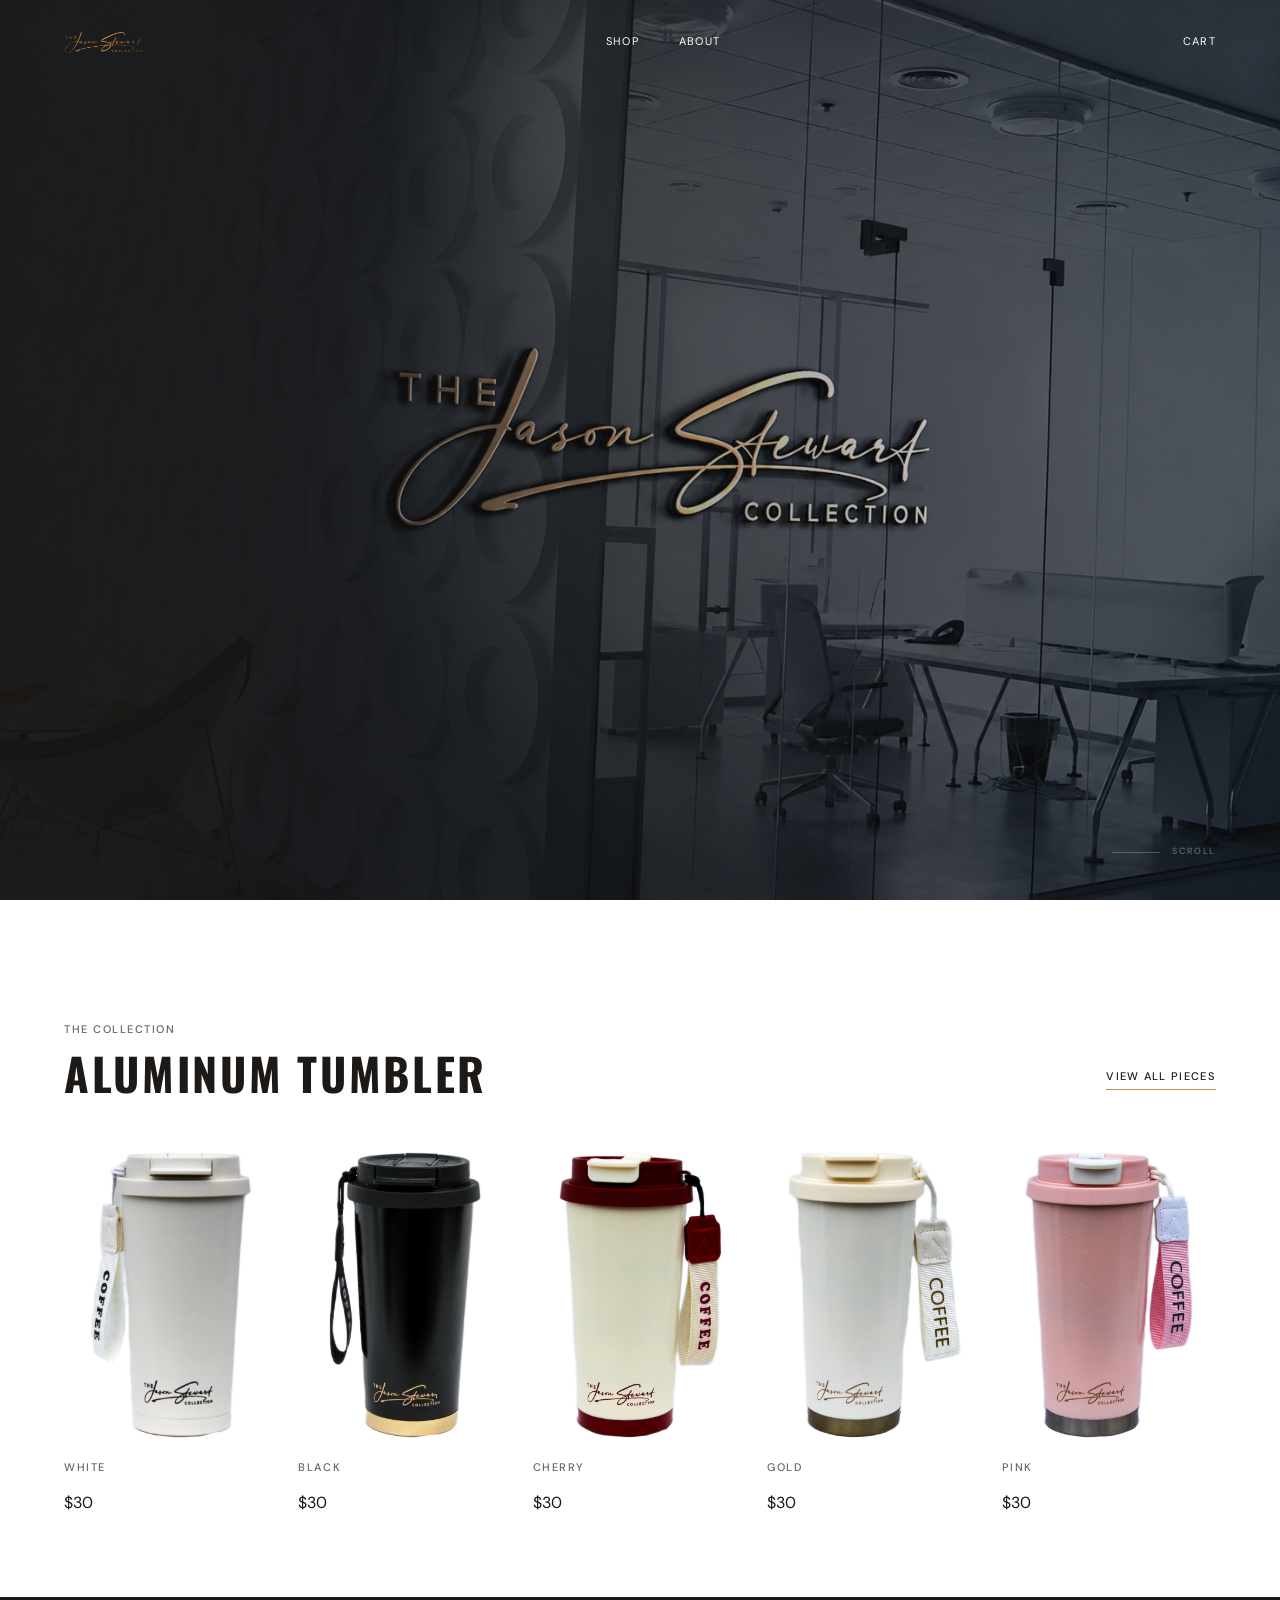
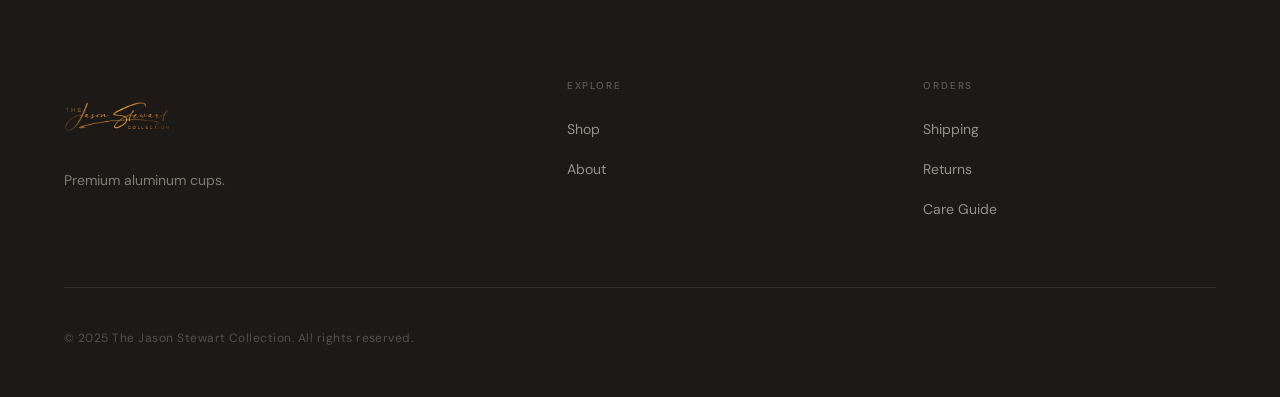
==== index.html @ 4ebde00d "Wire per-color Stripe Payment Links to cart checkout Each color now routes to its own Stripe link. F" ====
<!DOCTYPE html>
<html lang="en">
<head>
  <meta charset="UTF-8" />
  <meta name="viewport" content="width=device-width, initial-scale=1.0" />
  <title>The Jason Stewart Collection</title>
  <meta name="description" content="The Jason Stewart Collection — premium aluminum cups with a drinking straw. Available in five colors." />
  <link rel="preconnect" href="https://fonts.googleapis.com" />
  <link rel="preconnect" href="https://fonts.gstatic.com" crossorigin />
  <link rel="stylesheet" href="styles.css" />
  <style>
    /* ── Hero ──────────────────────────────────────────────── */
    .hero {
      position: relative;
      min-height: 100svh;
      display: flex;
      align-items: flex-end;
      color: var(--ivory);
      overflow: hidden;
    }
    .hero-bg {
      position: absolute;
      inset: 0;
      z-index: 0;
    }
    .hero-bg img {
      width: 100%; height: 100%;
      object-fit: cover;
      object-position: center center;
    }
    .hero-bg::after {
      content: '';
      position: absolute;
      inset: 0;
      background: linear-gradient(
        to right,
        rgba(28,25,23,0.72) 0%,
        rgba(28,25,23,0.35) 60%,
        rgba(28,25,23,0.10) 100%
      );
    }
    .hero-text {
      position: relative;
      z-index: 1;
      display: flex;
      flex-direction: column;
      justify-content: flex-end;
      padding: 96px 72px;
      padding-top: calc(var(--nav-h) + 80px);
      max-width: 640px;
    }
    .hero-headline {
      font-family: var(--f-display);
      font-size: clamp(3.5rem, 6vw, 5.75rem);
      font-weight: 700;
      line-height: 0.95;
      letter-spacing: 0.06em;
      text-transform: uppercase;
      color: var(--ivory);
      margin: 24px 0 52px;
    }
    .hero-scroll-hint {
      position: absolute;
      bottom: 40px;
      right: 64px;
      z-index: 1;
      display: flex;
      align-items: center;
      gap: 12px;
      color: rgba(247,243,236,0.35);
    }
    .hero-scroll-line {
      width: 48px;
      height: 1px;
      background: rgba(247,243,236,0.25);
    }
    .hero-scroll-text {
      font-size: 0.5625rem;
      font-weight: 500;
      letter-spacing: 0.18em;
      text-transform: uppercase;
    }

    /* ── Five-column product grid ──────────────────────────── */
    .products-five {
      display: grid;
      grid-template-columns: repeat(5, 1fr);
      gap: 20px;
    }
    @media (max-width: 768px) {
      .products-five { grid-template-columns: repeat(2, 1fr); gap: 24px 16px; }
    }

    /* ── Collection strip ──────────────────────────────────── */
    .section-header {
      display: flex;
      align-items: flex-end;
      justify-content: space-between;
      margin-bottom: 56px;
    }
    .section-headline {
      font-family: var(--f-display);
      font-size: clamp(2rem, 3.5vw, 3rem);
      font-weight: 700;
      letter-spacing: 0.06em;
      text-transform: uppercase;
      line-height: 1.0;
      color: var(--charcoal);
      margin-top: 12px;
    }

    /* ── Story split ───────────────────────────────────────── */
    .story-split {
      display: grid;
      grid-template-columns: 56fr 44fr;
      min-height: 640px;
    }
    .story-image {
      overflow: hidden;
      background: var(--stone);
    }
    .story-image img {
      width: 100%; height: 100%;
      object-fit: cover;
      transition: transform 1.2s var(--ease-out);
    }
    .story-image:hover img { transform: scale(1.03); }
    .story-text {
      display: flex;
      flex-direction: column;
      justify-content: center;
      padding: 80px 72px;
      background: var(--ivory-warm);
    }
    .story-pull {
      font-family: var(--f-display);
      font-size: clamp(1.75rem, 2.8vw, 2.5rem);
      font-weight: 600;
      letter-spacing: 0.05em;
      text-transform: uppercase;
      line-height: 1.1;
      color: var(--charcoal);
      margin: 16px 0 28px;
    }

    /* ── Craft (dark) ──────────────────────────────────────── */
    .craft-headline {
      font-family: var(--f-display);
      font-size: clamp(2.5rem, 5vw, 4.75rem);
      font-weight: 700;
      letter-spacing: 0.06em;
      text-transform: uppercase;
      line-height: 0.95;
      color: var(--ivory);
      max-width: 820px;
      margin: 16px 0 72px;
    }
    .craft-steps {
      display: grid;
      grid-template-columns: repeat(3, 1fr);
      gap: 0;
      border-top: 1px solid rgba(213,206,197,0.15);
    }
    .craft-step {
      padding: 48px 0 0;
      border-right: 1px solid rgba(213,206,197,0.1);
      padding-right: 40px;
      margin-right: 40px;
    }
    .craft-step:last-child { border-right: none; padding-right: 0; margin-right: 0; }
    .craft-step-num {
      font-family: var(--f-display);
      font-size: 2.5rem;
      font-weight: 300;
      color: rgba(247,243,236,0.15);
      line-height: 1;
      margin-bottom: 16px;
    }
    .craft-step-title {
      font-family: var(--f-display);
      font-size: 1.125rem;
      font-weight: 600;
      letter-spacing: 0.07em;
      text-transform: uppercase;
      color: var(--ivory);
      margin-bottom: 12px;
    }
    .craft-step-body {
      font-size: 0.9rem;
      color: rgba(247,243,236,0.5);
      line-height: 1.75;
    }

    /* ── Mobile overrides ──────────────────────────────────── */
    @media (max-width: 900px) {
      .hero-text { padding: 56px 24px 80px; }
      .hero-scroll-hint { display: none; }
      .section-header { flex-direction: column; align-items: flex-start; gap: 20px; }
    }
    @media (max-width: 640px) {
      .hero { min-height: 55svh; }
    }
  </style>
</head>
<body>

  <!-- ─── Cart Drawer ──────────────────────────────────────── -->
  <div class="cart-overlay" id="cart-overlay" aria-hidden="true">
    <aside class="cart-drawer" id="cart-drawer" role="dialog" aria-label="Shopping cart" aria-modal="true">
      <div class="cart-header">
        <h2 class="cart-title f-display">Your Cart</h2>
        <button class="cart-close" id="cart-close" aria-label="Close cart">
          <svg width="20" height="20" viewBox="0 0 24 24" fill="none" stroke="currentColor" stroke-width="1.5" stroke-linecap="round">
            <path d="M18 6L6 18M6 6l12 12"/>
          </svg>
        </button>
      </div>
      <div class="cart-body" id="cart-body">
        <div class="cart-empty">
          <p class="cart-empty-text">Your cart is empty.</p>
          <a href="shop.html" class="btn btn-text">Explore the Collection</a>
        </div>
      </div>
      <div class="cart-footer">
        <div class="cart-subtotal">
          <span class="cart-subtotal-label">Subtotal</span>
          <span class="cart-subtotal-amount f-display" id="cart-total">—</span>
        </div>
        <p class="cart-note">Complimentary shipping on all orders. Gift packaging available at checkout.</p>
        <a href="shop.html" id="checkout-link" class="btn btn-fill" style="width:100%; justify-content:center; text-decoration:none;">Proceed to Checkout</a>
      </div>
    </aside>
  </div>

  <!-- ─── Navigation ──────────────────────────────────────── -->
  <nav class="site-nav is-dark" id="site-nav" aria-label="Main navigation">
    <a href="index.html" class="nav-logo" aria-label="The Jason Stewart Collection — Home">
      <img src="black-cropped.png" alt="The Jason Stewart Collection" style="height:54px; width:auto; display:block;" />
    </a>
    <ul class="nav-links" role="list">
      <li><a href="shop.html"  class="nav-link">Shop</a></li>
      <li><a href="about.html" class="nav-link">About</a></li>
    </ul>
    <div class="nav-actions">
      <div class="nav-cart-wrap">
        <a href="#" class="nav-link" id="cart-toggle" aria-label="Open cart">Cart</a>
        <span class="cart-badge" id="cart-badge" style="display:none;" aria-live="polite">0</span>
      </div>
    </div>
  </nav>

  <!-- ─── Hero ─────────────────────────────────────────────── -->
  <section class="hero" aria-label="Hero">
    <div class="hero-bg" aria-hidden="true">
      <img
        src="backsplash-upscaled.png"
        alt=""
        width="1920" height="1080"
        fetchpriority="high"
      />
    </div>
    <div class="hero-scroll-hint" aria-hidden="true">
      <span class="hero-scroll-line"></span>
      <span class="hero-scroll-text">Scroll</span>
    </div>
  </section>

  <!-- ─── Featured Collection ──────────────────────────────── -->
  <section class="section" aria-labelledby="collection-heading" style="padding-bottom:80px;">
    <div class="section-header reveal">
      <div>
        <p class="label-caps">The Collection</p>
        <h2 class="section-headline" id="collection-heading">Aluminum Tumbler</h2>
      </div>
      <div style="margin-bottom:6px;">
        <a href="shop.html" class="btn btn-text">View all pieces</a>
      </div>
    </div>

    <div class="products-five">

      <a href="product.html?color=white" class="product-card reveal" aria-label="Aluminum Tumbler — White">
        <div class="card-image">
          <img src="cup-white.png" alt="Aluminum Tumbler in White" width="480" height="640" loading="lazy" />
        </div>
        <div class="card-info">
          <p class="card-label label-caps">White</p>
          <p class="card-price">$30</p>
        </div>
      </a>

      <a href="product.html?color=black" class="product-card reveal reveal-delay-1" aria-label="Aluminum Tumbler — Black">
        <div class="card-image">
          <img src="cup-black.png" alt="Aluminum Tumbler in Black" width="480" height="640" loading="lazy" />
        </div>
        <div class="card-info">
          <p class="card-label label-caps">Black</p>
          <p class="card-price">$30</p>
        </div>
      </a>

      <a href="product.html?color=cherry" class="product-card reveal reveal-delay-2" aria-label="Aluminum Tumbler — Cherry">
        <div class="card-image">
          <img src="cup-cherry.png" alt="Aluminum Tumbler in Cherry" width="480" height="640" loading="lazy" />
        </div>
        <div class="card-info">
          <p class="card-label label-caps">Cherry</p>
          <p class="card-price">$30</p>
        </div>
      </a>

      <a href="product.html?color=gold" class="product-card reveal" aria-label="Aluminum Tumbler — Gold">
        <div class="card-image">
          <img src="cup-gold.png" alt="Aluminum Tumbler in Gold" width="480" height="640" loading="lazy" />
        </div>
        <div class="card-info">
          <p class="card-label label-caps">Gold</p>
          <p class="card-price">$30</p>
        </div>
      </a>

      <a href="product.html?color=pink" class="product-card reveal reveal-delay-1" aria-label="Aluminum Tumbler — Pink">
        <div class="card-image">
          <img src="cup-pink.png" alt="Aluminum Tumbler in Pink" width="480" height="640" loading="lazy" />
        </div>
        <div class="card-info">
          <p class="card-label label-caps">Pink</p>
          <p class="card-price">$30</p>
        </div>
      </a>

    </div>
  </section>

  <!-- ─── Footer ───────────────────────────────────────────── -->
  <footer class="site-footer" aria-label="Site footer">
    <div class="footer-grid" style="grid-template-columns:1.5fr 1fr 1fr;">
      <div>
        <img src="black-cropped.png" alt="The Jason Stewart Collection" style="height:72px; width:auto; display:block; margin-bottom:12px;" />
        <p class="footer-tagline">Premium aluminum cups.</p>
      </div>
      <div>
        <span class="footer-col-title">Explore</span>
        <ul class="footer-links">
          <li><a href="shop.html"  class="footer-link">Shop</a></li>
          <li><a href="about.html" class="footer-link">About</a></li>
        </ul>
      </div>
      <div>
        <span class="footer-col-title">Orders</span>
        <ul class="footer-links">
          <li><a href="shipping.html" class="footer-link">Shipping</a></li>
          <li><a href="returns.html"  class="footer-link">Returns</a></li>
          <li><a href="care-guide.html" class="footer-link">Care Guide</a></li>
        </ul>
      </div>
    </div>
    <div class="footer-bottom">
      <p class="footer-copy">&copy; 2025 The Jason Stewart Collection. All rights reserved.</p>
    </div>
  </footer>

  <script src="script.js"></script>
</body>
</html>
---- styles.css ----
/* ============================================================
   The Jason Stewart Collection — Shared Styles
   ============================================================ */

@import url('https://fonts.googleapis.com/css2?family=Oswald:wght@400;500;600;700&family=DM+Sans:opsz,wght@9..40,300;9..40,400;9..40,500&display=swap');

/* ─── Reset ─────────────────────────────────────────────────── */
*, *::before, *::after { box-sizing: border-box; margin: 0; padding: 0; }
img, video { display: block; max-width: 100%; }
button { cursor: pointer; border: none; background: none; font: inherit; }
a { color: inherit; text-decoration: none; }
ul, ol { list-style: none; }

/* ─── Tokens ─────────────────────────────────────────────────── */
:root {
  --charcoal:        #1C1917;
  --charcoal-mid:    #3D3732;
  --charcoal-muted:  #6B6460;
  --ivory:           #FFFFFF;
  --ivory-warm:      #F5F5F5;
  --stone:           #E0E0E0;
  --stone-dark:      #C8C8C8;
  --champagne:       #B8974A;
  --champagne-light: #D4B87A;

  --f-display: 'Oswald', sans-serif;
  --f-sans:    'DM Sans', system-ui, sans-serif;

  --ease:     cubic-bezier(0.4, 0, 0.2, 1);
  --ease-out: cubic-bezier(0.16, 1, 0.3, 1);

  --nav-h: 80px;
}

/* ─── Base ───────────────────────────────────────────────────── */
html { scroll-behavior: smooth; }
body {
  font-family: var(--f-sans);
  font-size: 16px;
  line-height: 1.75;
  color: var(--charcoal);
  background: var(--ivory);
  -webkit-font-smoothing: antialiased;
  -moz-osx-font-smoothing: grayscale;
  overflow-x: hidden;
}

/* ─── Typography ─────────────────────────────────────────────── */
.f-display { font-family: var(--f-display); }

.label-caps {
  font-size: 0.6875rem;
  font-weight: 500;
  letter-spacing: 0.14em;
  text-transform: uppercase;
  color: var(--charcoal-muted);
}
.label-accent {
  font-size: 0.6875rem;
  font-weight: 500;
  letter-spacing: 0.14em;
  text-transform: uppercase;
  color: var(--champagne);
}

/* ─── Navigation ─────────────────────────────────────────────── */
.site-nav {
  position: fixed;
  top: 0; left: 0; right: 0;
  height: var(--nav-h);
  z-index: 90;
  display: flex;
  align-items: center;
  justify-content: space-between;
  padding: 0 64px;
  transition: background-color 500ms var(--ease),
              border-color 500ms var(--ease);
  border-bottom: 1px solid transparent;
}
.site-nav.is-ivory {
  background: var(--ivory);
  border-color: var(--stone);
}
.site-nav.is-dark { color: var(--ivory); }
.site-nav.is-dark .nav-logo-sub { color: rgba(247,243,236,0.4); }

.nav-logo {
  display: flex;
  flex-direction: column;
  line-height: 1;
}
.nav-logo-name {
  font-family: var(--f-display);
  font-size: 1rem;
  font-weight: 400;
  letter-spacing: 0.1em;
  text-transform: uppercase;
}
.nav-logo-sub {
  font-size: 0.5625rem;
  font-weight: 500;
  letter-spacing: 0.2em;
  text-transform: uppercase;
  color: var(--charcoal-muted);
  margin-top: 4px;
}

.nav-links {
  display: flex;
  gap: 40px;
}
.nav-link {
  font-size: 0.6875rem;
  font-weight: 400;
  letter-spacing: 0.12em;
  text-transform: uppercase;
  border-bottom: 1px solid transparent;
  padding-bottom: 2px;
  transition: border-color 300ms var(--ease), opacity 300ms var(--ease);
}
.nav-link:hover { border-color: var(--champagne); }
.nav-link.active { border-color: var(--champagne); }
.nav-link:focus-visible {
  outline: 2px solid var(--champagne);
  outline-offset: 4px;
  border-radius: 1px;
}

.nav-actions { display: flex; gap: 28px; align-items: center; }
.nav-logo img { display: block; }
.nav-cart-wrap { position: relative; }
.cart-badge {
  position: absolute;
  top: -7px; right: -14px;
  width: 15px; height: 15px;
  background: var(--champagne);
  color: var(--ivory);
  font-size: 0.5rem;
  font-weight: 500;
  border-radius: 50%;
  display: flex;
  align-items: center;
  justify-content: center;
  letter-spacing: 0;
}

/* ─── Buttons ────────────────────────────────────────────────── */
.btn {
  display: inline-flex;
  align-items: center;
  gap: 8px;
  font-family: var(--f-sans);
  font-size: 0.6875rem;
  font-weight: 500;
  letter-spacing: 0.14em;
  text-transform: uppercase;
  cursor: pointer;
  transition: background-color 400ms var(--ease),
              color 400ms var(--ease),
              opacity 400ms var(--ease),
              border-color 400ms var(--ease);
}
.btn:focus-visible {
  outline: 2px solid var(--champagne);
  outline-offset: 3px;
  border-radius: 1px;
}

.btn-fill {
  background: var(--charcoal);
  color: var(--ivory);
  padding: 15px 36px;
  border: 1px solid var(--charcoal);
}
.btn-fill:hover { background: var(--charcoal-mid); border-color: var(--charcoal-mid); }
.btn-fill:active { opacity: 0.75; }

.btn-outline {
  background: transparent;
  color: var(--charcoal);
  padding: 14px 35px;
  border: 1px solid var(--charcoal);
}
.btn-outline:hover { background: var(--charcoal); color: var(--ivory); }

.btn-outline-light {
  color: var(--ivory);
  border-color: rgba(247,243,236,0.45);
}
.btn-outline-light:hover {
  background: var(--ivory);
  color: var(--charcoal);
  border-color: var(--ivory);
}

.btn-text {
  background: transparent;
  color: var(--charcoal);
  padding: 0 0 3px;
  border: none;
  border-bottom: 1px solid var(--champagne);
  border-radius: 0;
  letter-spacing: 0.12em;
}
.btn-text:hover { opacity: 0.5; }

.btn-text-light {
  color: var(--ivory);
  border-color: rgba(212,184,122,0.55);
}

/* ─── Rules ──────────────────────────────────────────────────── */
.rule { width: 100%; height: 1px; background: var(--stone); border: none; display: block; }
.rule-champagne { background: var(--champagne); }
.rule-short { width: 48px; }

/* ─── Section Helpers ────────────────────────────────────────── */
.section       { padding: 120px 64px; }
.section-sm    { padding: 80px 64px; }
.section-dark  { background: var(--charcoal); color: var(--ivory); }
.section-warm  { background: var(--ivory-warm); }

/* ─── Product Card ───────────────────────────────────────────── */
.product-card {
  display: block;
  text-decoration: none;
  color: inherit;
}
.card-image {
  position: relative;
  overflow: hidden;
  background: #FFFFFF;
  aspect-ratio: 3 / 4;
}
.card-image img {
  width: 100%; height: 100%;
  object-fit: contain;
  transition: transform 700ms var(--ease-out), opacity 300ms var(--ease);
}
.card-image .card-img-alt {
  position: absolute;
  inset: 0;
  opacity: 0;
  transition: opacity 500ms var(--ease);
}
.card-image .card-img-alt img {
  transition: none;
  transform: none;
}
.product-card:hover .card-image img:first-child { transform: scale(1.04); }
.product-card:hover .card-img-alt { opacity: 1; }
.product-card:focus-visible { outline: 2px solid var(--champagne); outline-offset: 4px; }

.card-info      { padding-top: 20px; }
.card-label     { margin-bottom: 8px; }
.card-name {
  font-family: var(--f-display);
  font-size: 1.125rem;
  font-weight: 600;
  letter-spacing: 0.06em;
  text-transform: uppercase;
  line-height: 1.15;
  color: var(--charcoal);
  margin-bottom: 6px;
}
.card-material { font-size: 0.875rem; color: var(--charcoal-muted); }
.card-price    { font-size: 1rem; font-weight: 400; color: var(--charcoal); margin-top: 12px; }

/* ─── Product Grid ───────────────────────────────────────────── */
.product-grid {
  display: grid;
  grid-template-columns: repeat(3, 1fr);
  gap: 40px 28px;
}

/* ─── Cart Drawer ────────────────────────────────────────────── */
.cart-overlay {
  position: fixed;
  inset: 0;
  background: rgba(28,25,23,0.4);
  z-index: 200;
  opacity: 0;
  pointer-events: none;
  transition: opacity 400ms var(--ease);
}
.cart-overlay.open { opacity: 1; pointer-events: all; }

.cart-drawer {
  position: fixed;
  top: 0; right: 0; bottom: 0;
  width: 420px;
  background: var(--ivory);
  border-left: 1px solid var(--stone);
  z-index: 201;
  transform: translateX(100%);
  transition: transform 450ms var(--ease-out);
  display: flex;
  flex-direction: column;
}
.cart-drawer.open { transform: translateX(0); }

.cart-header {
  display: flex;
  align-items: center;
  justify-content: space-between;
  padding: 32px 40px 24px;
  border-bottom: 1px solid var(--stone);
  flex-shrink: 0;
}
.cart-title {
  font-family: var(--f-display);
  font-size: 1.375rem;
  font-weight: 700;
  letter-spacing: 0.08em;
  text-transform: uppercase;
}
.cart-close {
  display: flex;
  align-items: center;
  justify-content: center;
  color: var(--charcoal-muted);
  transition: color 300ms var(--ease);
  padding: 4px;
}
.cart-close:hover { color: var(--charcoal); }
.cart-close:focus-visible { outline: 2px solid var(--champagne); outline-offset: 3px; border-radius: 1px; }

.cart-body {
  flex: 1;
  overflow-y: auto;
  padding: 32px 40px;
}
.cart-empty { text-align: center; padding: 56px 0; }
.cart-empty-text {
  font-family: var(--f-display);
  font-size: 1.125rem;
  font-weight: 500;
  letter-spacing: 0.06em;
  text-transform: uppercase;
  color: var(--charcoal-muted);
  margin-bottom: 24px;
  line-height: 1.4;
}

.cart-item {
  display: grid;
  grid-template-columns: 76px 1fr;
  gap: 16px;
  padding: 24px 0;
  border-bottom: 1px solid var(--stone);
}
.cart-item-image {
  background: var(--ivory-warm);
  overflow: hidden;
  aspect-ratio: 3 / 4;
}
.cart-item-image img { width: 100%; height: 100%; object-fit: cover; }
.cart-item-details { display: flex; flex-direction: column; justify-content: center; }
.cart-item-name {
  font-family: var(--f-display);
  font-size: 1rem;
  font-weight: 600;
  letter-spacing: 0.05em;
  text-transform: uppercase;
  color: var(--charcoal);
  line-height: 1.2;
  margin-bottom: 4px;
}
.cart-item-meta { font-size: 0.8125rem; color: var(--charcoal-muted); }
.cart-item-price { font-size: 0.9375rem; color: var(--charcoal); margin-top: 8px; }

.cart-footer {
  padding: 28px 40px 40px;
  border-top: 1px solid var(--stone);
  flex-shrink: 0;
}
.cart-subtotal {
  display: flex;
  justify-content: space-between;
  align-items: baseline;
  margin-bottom: 8px;
}
.cart-subtotal-label {
  font-size: 0.6875rem;
  font-weight: 500;
  letter-spacing: 0.12em;
  text-transform: uppercase;
  color: var(--charcoal-muted);
}
.cart-subtotal-amount {
  font-family: var(--f-display);
  font-size: 1.375rem;
  font-weight: 700;
  letter-spacing: 0.04em;
}
.cart-note {
  font-size: 0.8125rem;
  color: var(--charcoal-muted);
  line-height: 1.65;
  margin-bottom: 24px;
}

/* ─── Site Footer ────────────────────────────────────────────── */
.site-footer {
  background: var(--charcoal);
  padding: 80px 64px 48px;
}
.footer-grid {
  display: grid;
  grid-template-columns: 1.4fr 1fr 1fr 1fr;
  gap: 64px;
  padding-bottom: 64px;
  border-bottom: 1px solid rgba(213,206,197,0.12);
  margin-bottom: 40px;
}
.footer-logo-name {
  font-family: var(--f-display);
  font-size: 1rem;
  font-weight: 400;
  letter-spacing: 0.1em;
  text-transform: uppercase;
  color: var(--ivory);
}
.footer-logo-sub {
  font-size: 0.5625rem;
  font-weight: 500;
  letter-spacing: 0.2em;
  text-transform: uppercase;
  color: rgba(247,243,236,0.3);
  display: block;
  margin-top: 4px;
}
.footer-tagline {
  font-size: 0.875rem;
  color: rgba(247,243,236,0.45);
  line-height: 1.7;
  margin-top: 20px;
  max-width: 200px;
}
.footer-col-title {
  font-size: 0.625rem;
  font-weight: 500;
  letter-spacing: 0.18em;
  text-transform: uppercase;
  color: rgba(247,243,236,0.3);
  margin-bottom: 20px;
  display: block;
}
.footer-links { display: flex; flex-direction: column; gap: 12px; }
.footer-link {
  font-size: 0.875rem;
  color: rgba(247,243,236,0.55);
  transition: color 300ms var(--ease);
}
.footer-link:hover { color: var(--ivory); }
.footer-bottom {
  display: flex;
  justify-content: space-between;
  align-items: center;
}
.footer-copy {
  font-size: 0.75rem;
  color: rgba(247,243,236,0.25);
  letter-spacing: 0.04em;
}

/* ─── Scroll Reveal ──────────────────────────────────────────── */
.reveal {
  opacity: 0;
  transform: translateY(32px);
  transition: opacity 900ms var(--ease-out), transform 900ms var(--ease-out);
}
.reveal.visible { opacity: 1; transform: none; }
.reveal-delay-1 { transition-delay: 100ms; }
.reveal-delay-2 { transition-delay: 200ms; }
.reveal-delay-3 { transition-delay: 320ms; }
.reveal-delay-4 { transition-delay: 440ms; }

/* ─── Page Header (Shop, About) ──────────────────────────────── */
.page-hero {
  padding-top: calc(var(--nav-h) + 80px);
  padding-bottom: 80px;
  padding-left: 64px;
  padding-right: 64px;
  border-bottom: 1px solid var(--stone);
}

/* ─── Mobile ─────────────────────────────────────────────────── */
@media (max-width: 1024px) {
  .product-grid { grid-template-columns: repeat(2, 1fr); }
  .footer-grid  { grid-template-columns: 1fr 1fr; gap: 48px; }
}
@media (max-width: 768px) {
  :root { --nav-h: 64px; }
  .site-nav   { padding: 0 24px; }
  .nav-links  { display: none; }
  .section    { padding: 80px 24px; }
  .section-sm { padding: 60px 24px; }
  .page-hero  { padding: calc(var(--nav-h) + 48px) 24px 60px; }
  .site-footer { padding: 64px 24px 40px; }
  .footer-grid { grid-template-columns: 1fr 1fr; gap: 40px; }
  .footer-bottom { flex-direction: column; gap: 16px; text-align: center; }
  .cart-drawer { width: 100%; }
  .product-grid { grid-template-columns: repeat(2, 1fr); gap: 24px 16px; }
}
@media (max-width: 480px) {
  .product-grid { grid-template-columns: 1fr; }
  .footer-grid  { grid-template-columns: 1fr; }
}
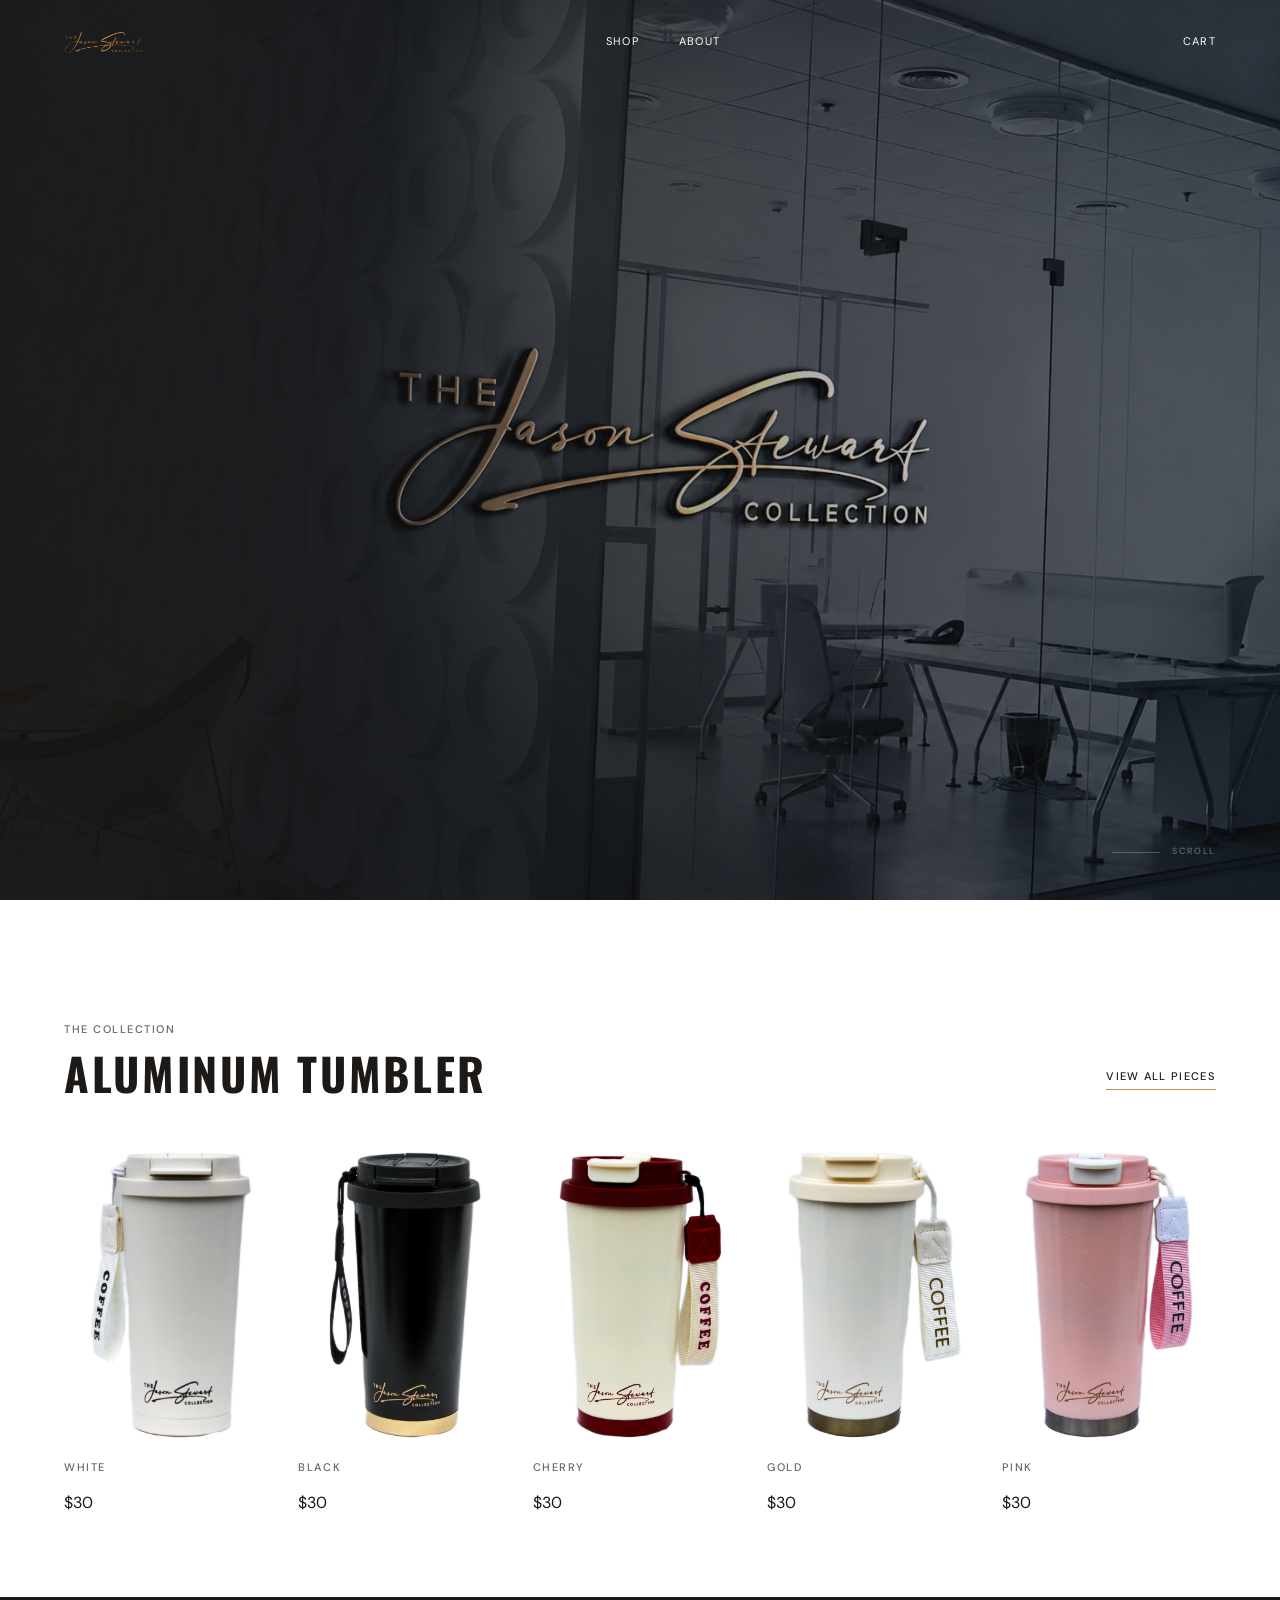
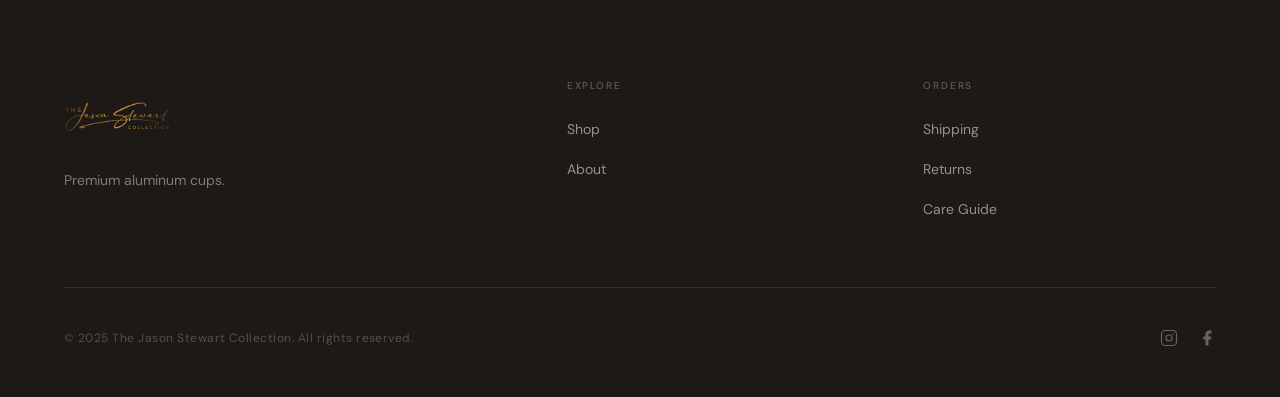
==== commit 2f655d1d: "Add Instagram and Facebook social icons to footer Co-Authored-By: Claude Sonnet 4.6 <noreply@anthrop" ====
--- a/index.html
+++ b/index.html
@@ -357,6 +357,14 @@
     </div>
     <div class="footer-bottom">
       <p class="footer-copy">&copy; 2025 The Jason Stewart Collection. All rights reserved.</p>
+      <div class="social-links">
+        <a href="https://www.instagram.com/thejasonstewartcollection/" class="social-link" aria-label="Instagram" target="_blank" rel="noopener noreferrer">
+          <svg width="18" height="18" viewBox="0 0 24 24" fill="none" stroke="currentColor" stroke-width="1.5" stroke-linecap="round" stroke-linejoin="round" aria-hidden="true"><rect x="2" y="2" width="20" height="20" rx="5"/><circle cx="12" cy="12" r="4"/><circle cx="17.5" cy="6.5" r="1" fill="currentColor" stroke="none"/></svg>
+        </a>
+        <a href="https://www.facebook.com/profile.php?id=61577875621210" class="social-link" aria-label="Facebook" target="_blank" rel="noopener noreferrer">
+          <svg width="18" height="18" viewBox="0 0 24 24" fill="currentColor" aria-hidden="true"><path d="M18 2h-3a5 5 0 0 0-5 5v3H7v4h3v8h4v-8h3l1-4h-4V7a1 1 0 0 1 1-1h3z"/></svg>
+        </a>
+      </div>
     </div>
   </footer>
 
--- a/styles.css
+++ b/styles.css
@@ -463,6 +463,16 @@
   color: rgba(247,243,236,0.25);
   letter-spacing: 0.04em;
 }
+.social-links { display: flex; gap: 20px; align-items: center; }
+.social-link {
+  display: flex;
+  align-items: center;
+  justify-content: center;
+  color: rgba(247,243,236,0.35);
+  transition: color 300ms var(--ease);
+}
+.social-link:hover { color: var(--ivory); }
+.social-link:focus-visible { outline: 2px solid var(--champagne); outline-offset: 3px; border-radius: 2px; }
 
 /* ─── Scroll Reveal ──────────────────────────────────────────── */
 .reveal {
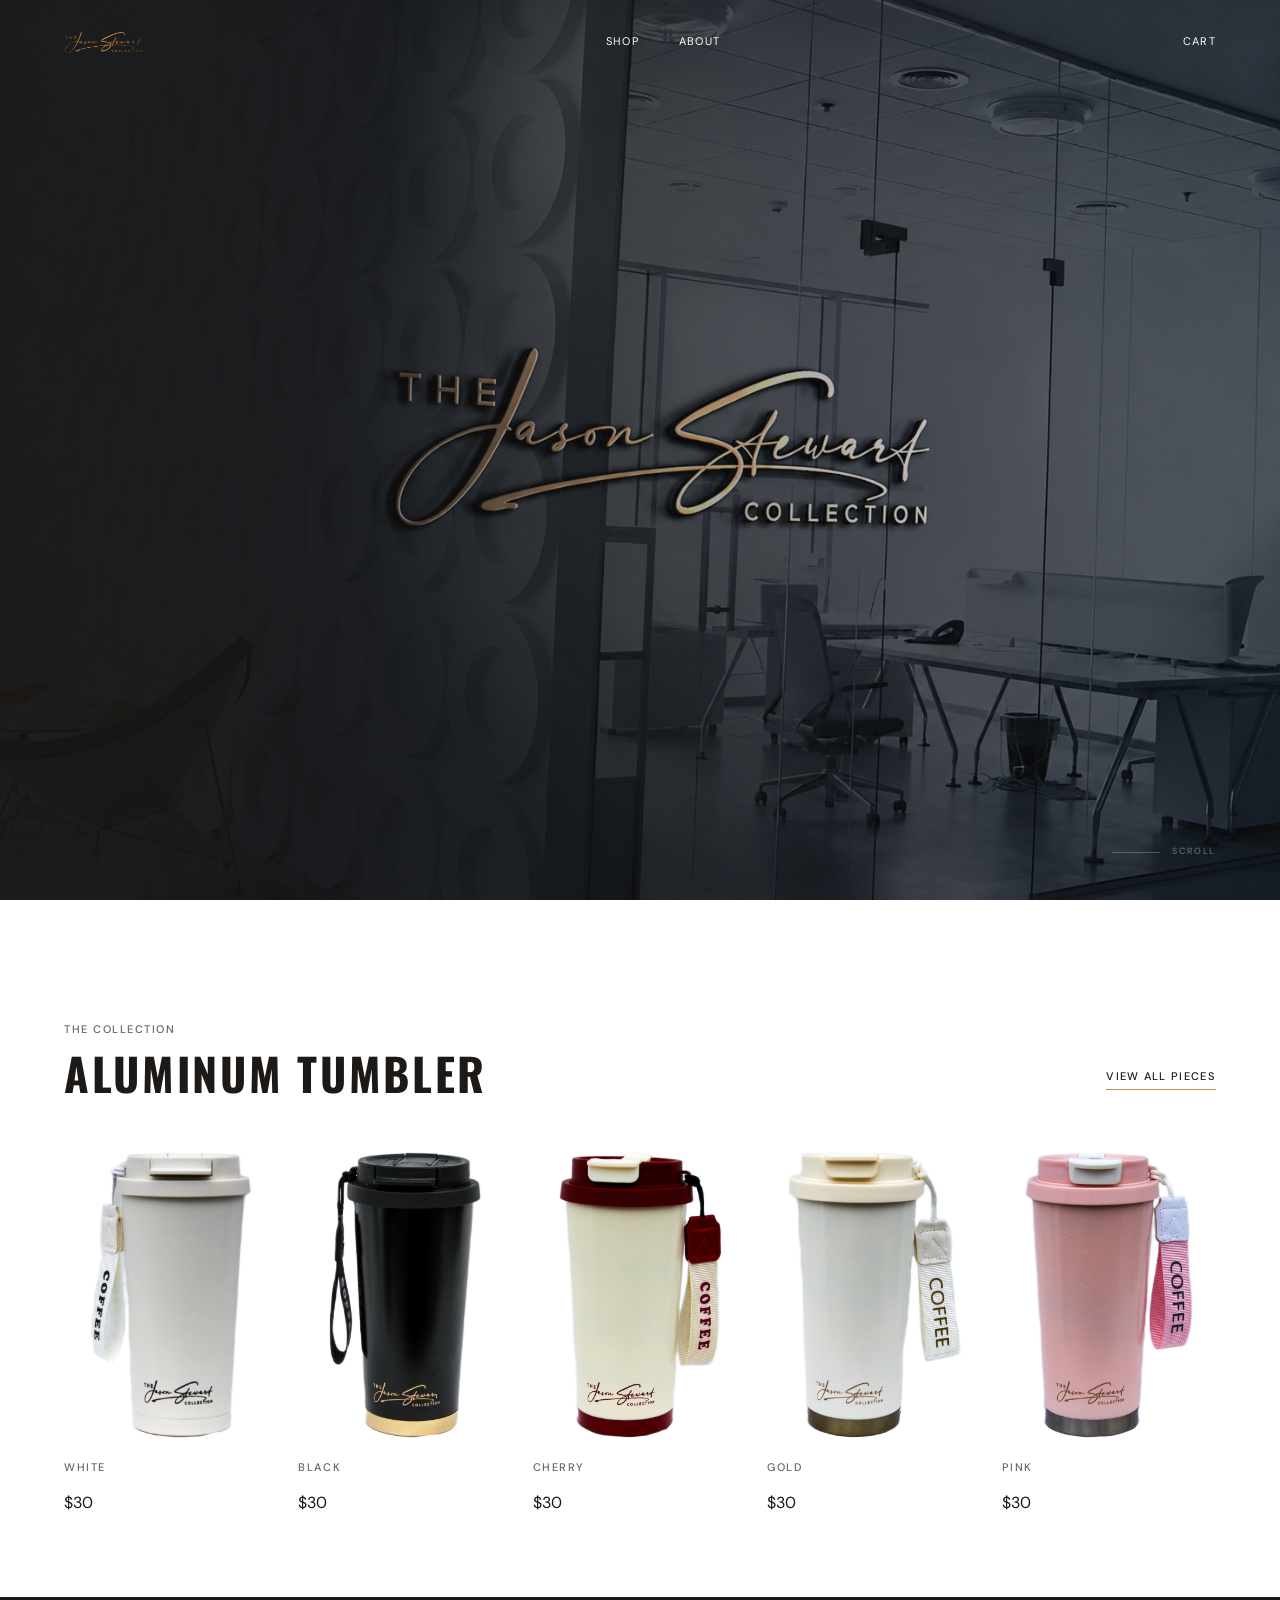
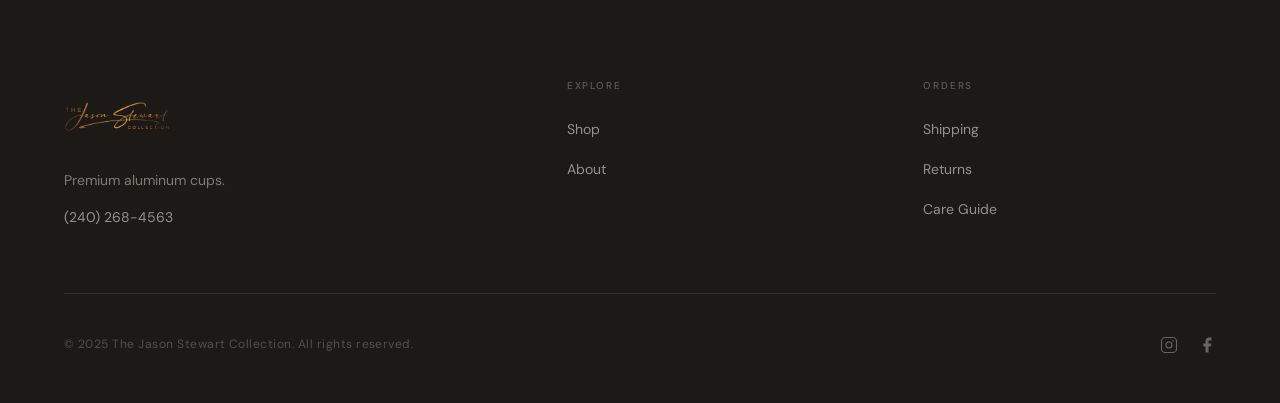
==== commit 955dcf4e: "Add phone number (240) 268-4563 to footer and contact sections Co-Authored-By: Claude Sonnet 4.6 <no" ====
--- a/index.html
+++ b/index.html
@@ -338,6 +338,7 @@
       <div>
         <img src="black-cropped.png" alt="The Jason Stewart Collection" style="height:72px; width:auto; display:block; margin-bottom:12px;" />
         <p class="footer-tagline">Premium aluminum cups.</p>
+        <a href="tel:+12402684563" class="footer-link" style="font-size:0.875rem; margin-top:12px; display:block;">(240) 268-4563</a>
       </div>
       <div>
         <span class="footer-col-title">Explore</span>
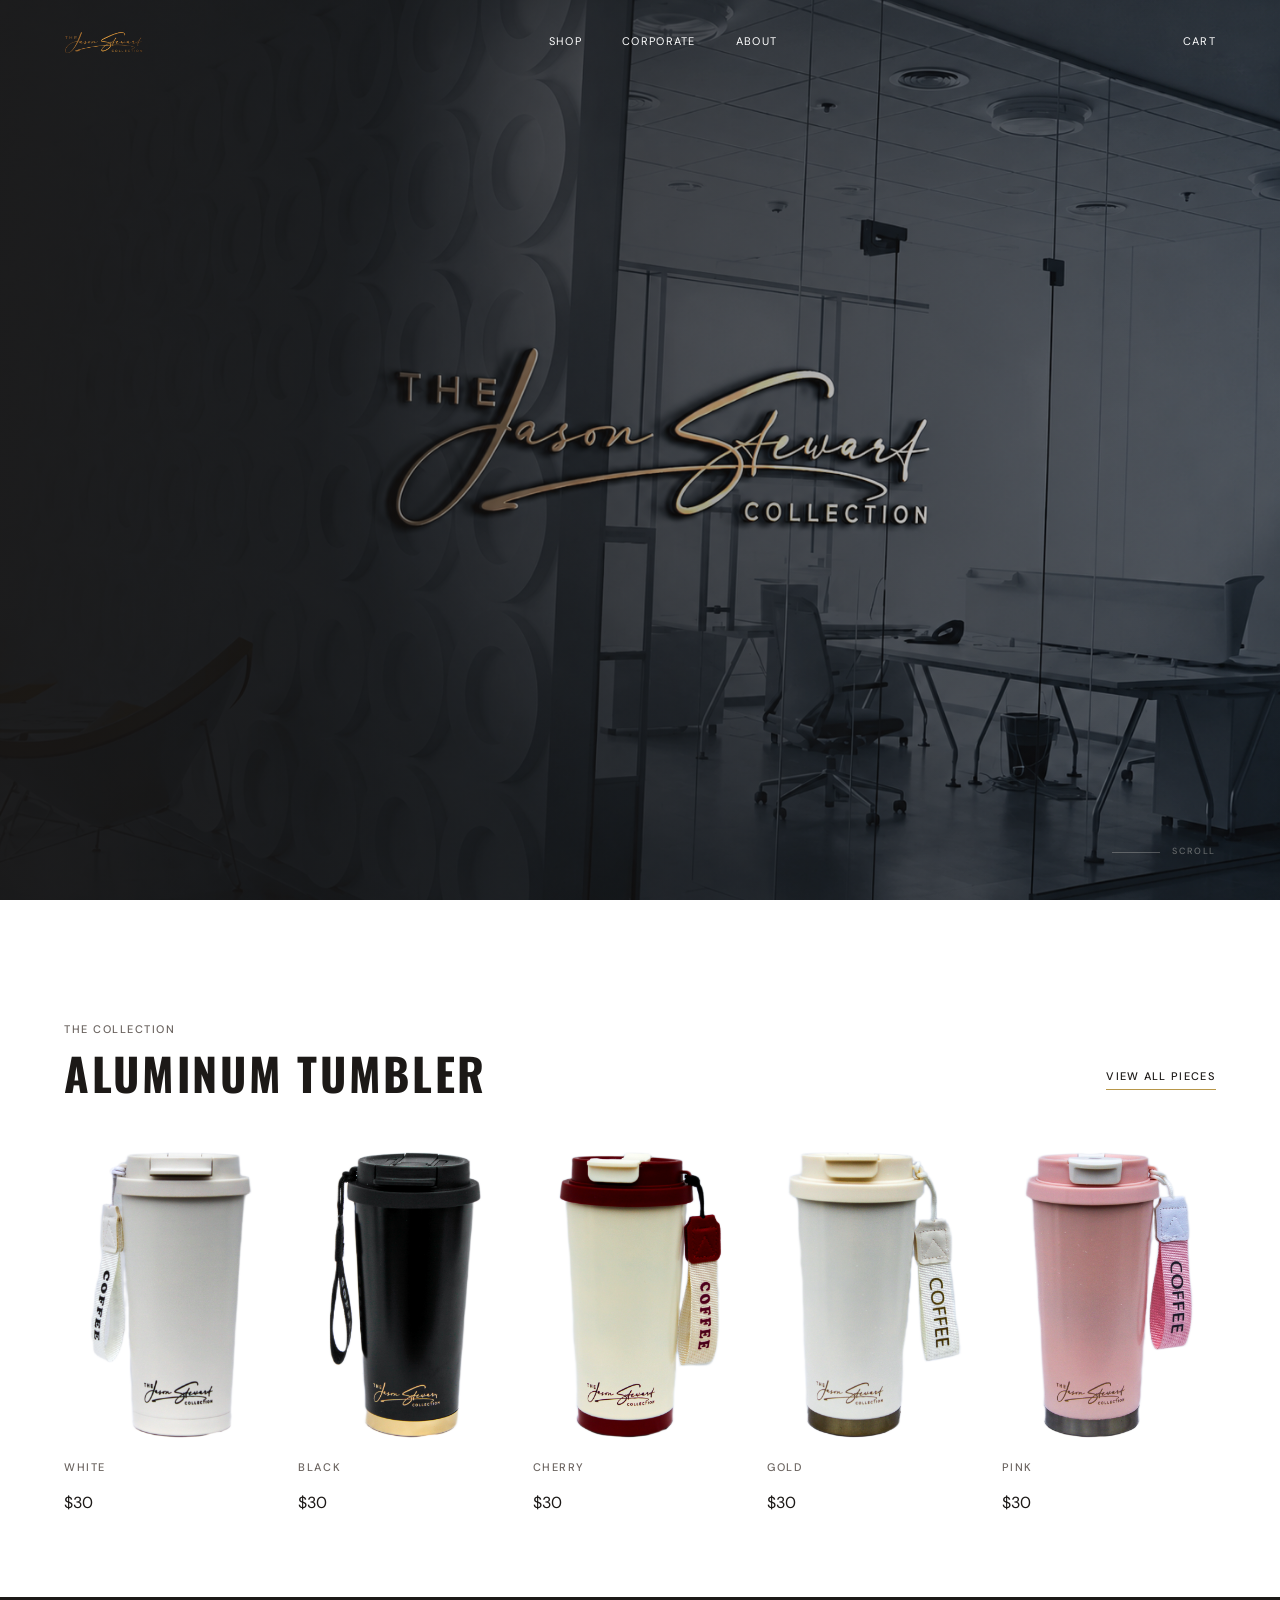
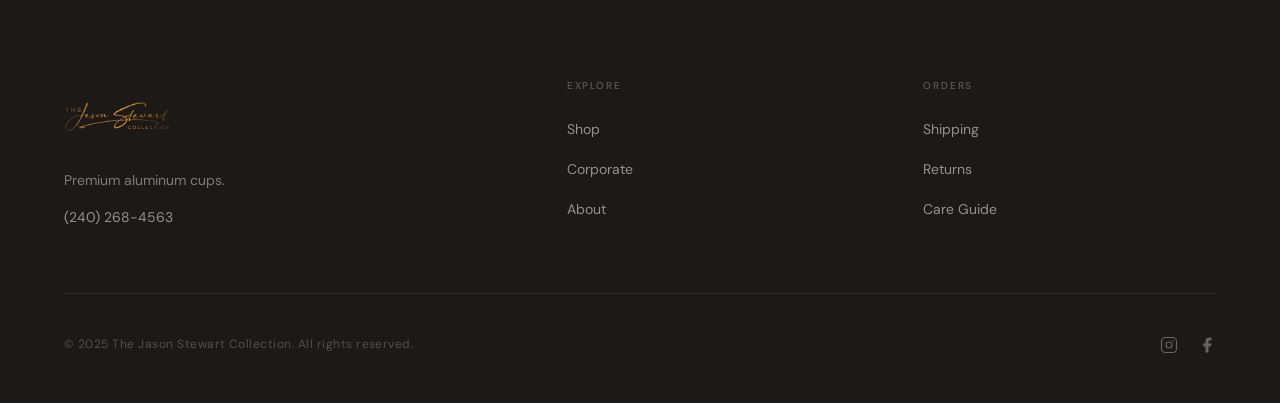
==== commit 6b935fde: "Add Corporate and Bulk Orders page with quote form Co-Authored-By: Claude Sonnet 4.6 <noreply@anthro" ====
--- a/index.html
+++ b/index.html
@@ -238,8 +238,9 @@
       <img src="black-cropped.png" alt="The Jason Stewart Collection" style="height:54px; width:auto; display:block;" />
     </a>
     <ul class="nav-links" role="list">
-      <li><a href="shop.html"  class="nav-link">Shop</a></li>
-      <li><a href="about.html" class="nav-link">About</a></li>
+      <li><a href="shop.html"      class="nav-link">Shop</a></li>
+      <li><a href="corporate.html" class="nav-link">Corporate</a></li>
+      <li><a href="about.html"     class="nav-link">About</a></li>
     </ul>
     <div class="nav-actions">
       <div class="nav-cart-wrap">
@@ -343,8 +344,9 @@
       <div>
         <span class="footer-col-title">Explore</span>
         <ul class="footer-links">
-          <li><a href="shop.html"  class="footer-link">Shop</a></li>
-          <li><a href="about.html" class="footer-link">About</a></li>
+          <li><a href="shop.html"      class="footer-link">Shop</a></li>
+          <li><a href="corporate.html" class="footer-link">Corporate</a></li>
+          <li><a href="about.html"     class="footer-link">About</a></li>
         </ul>
       </div>
       <div>
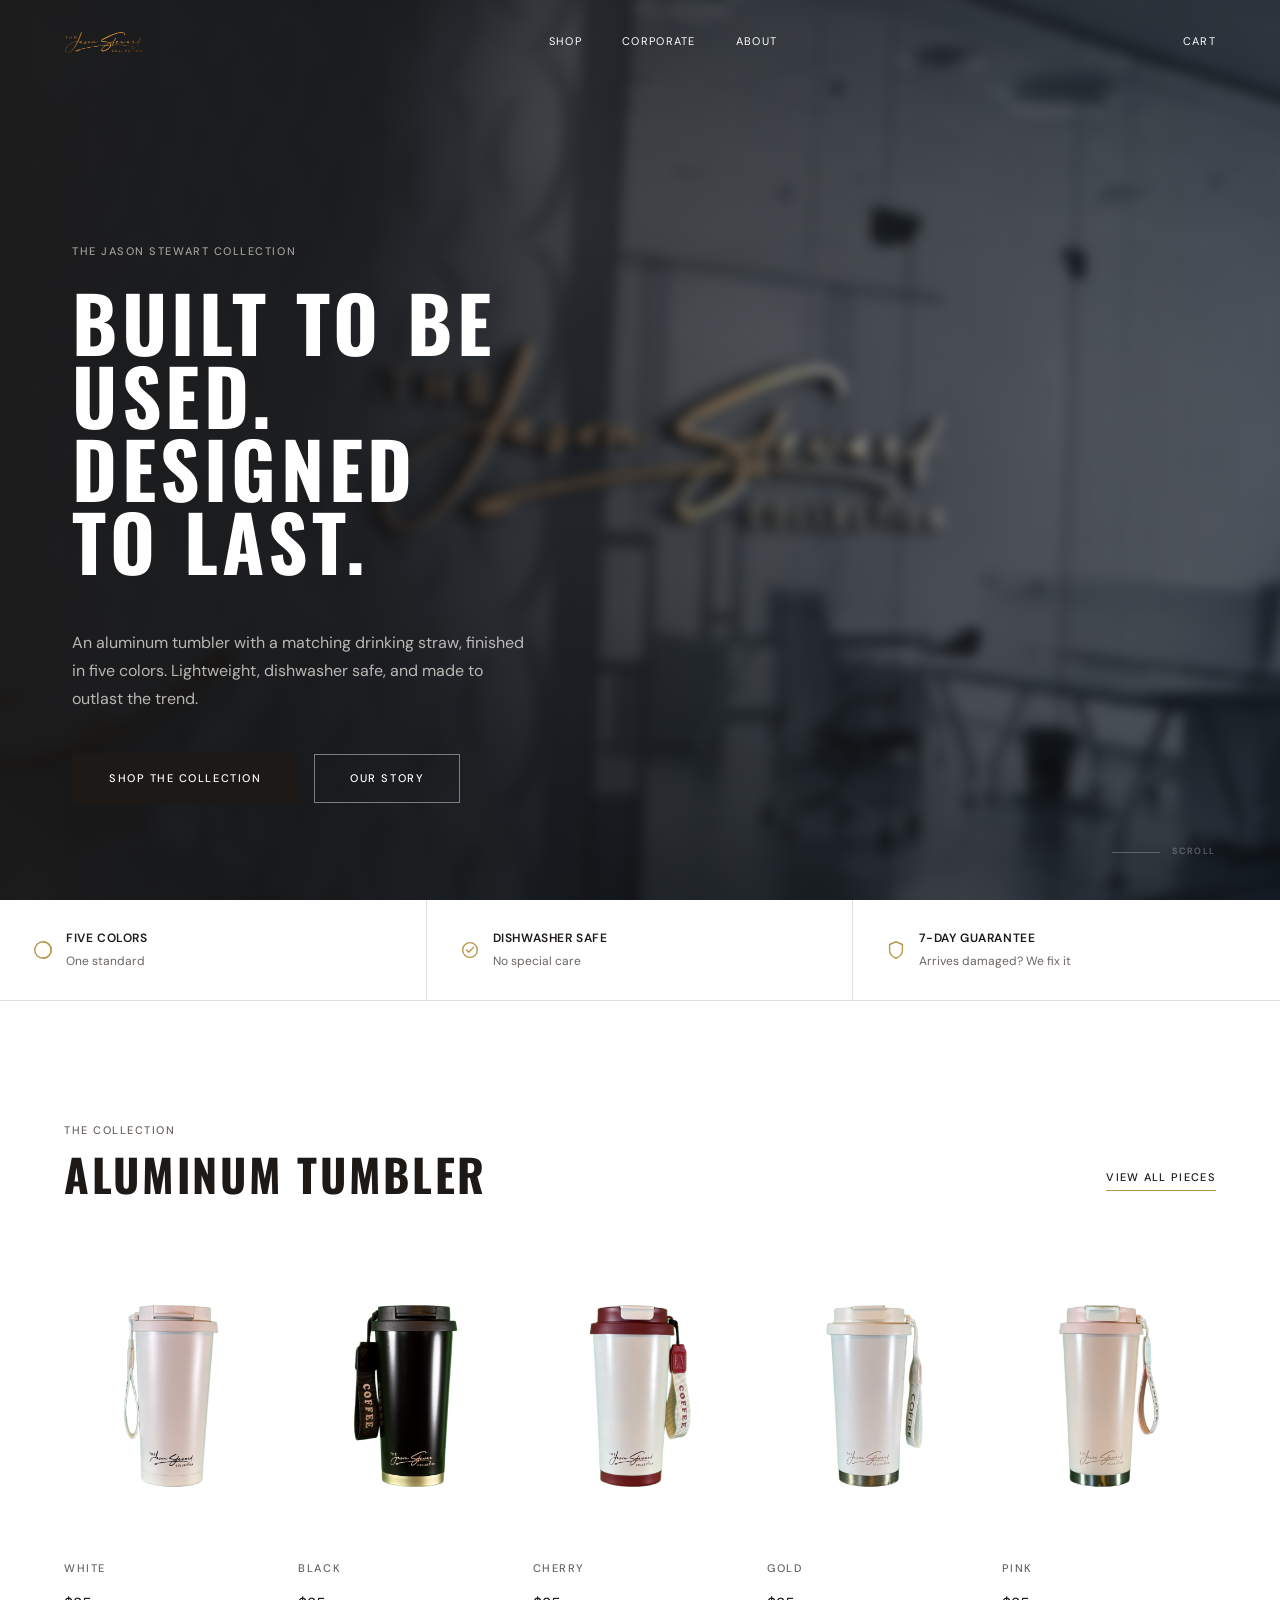
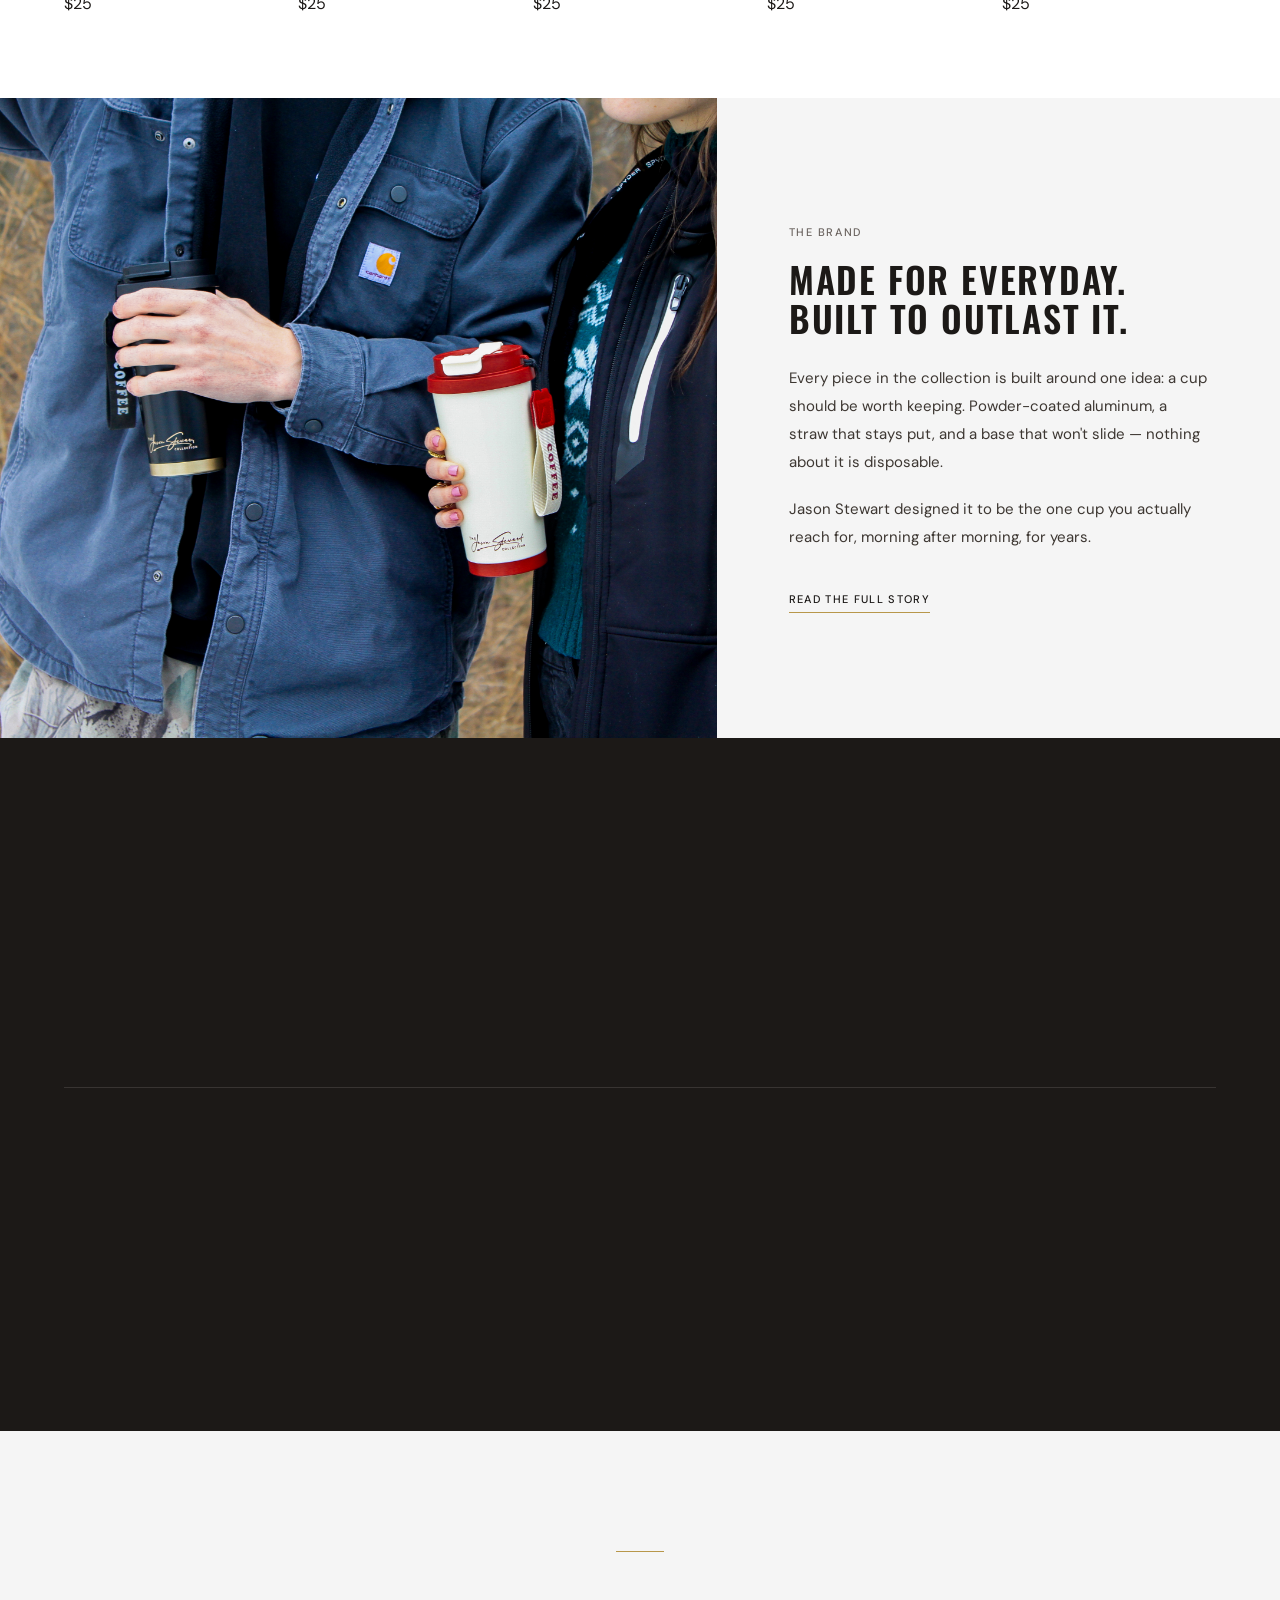
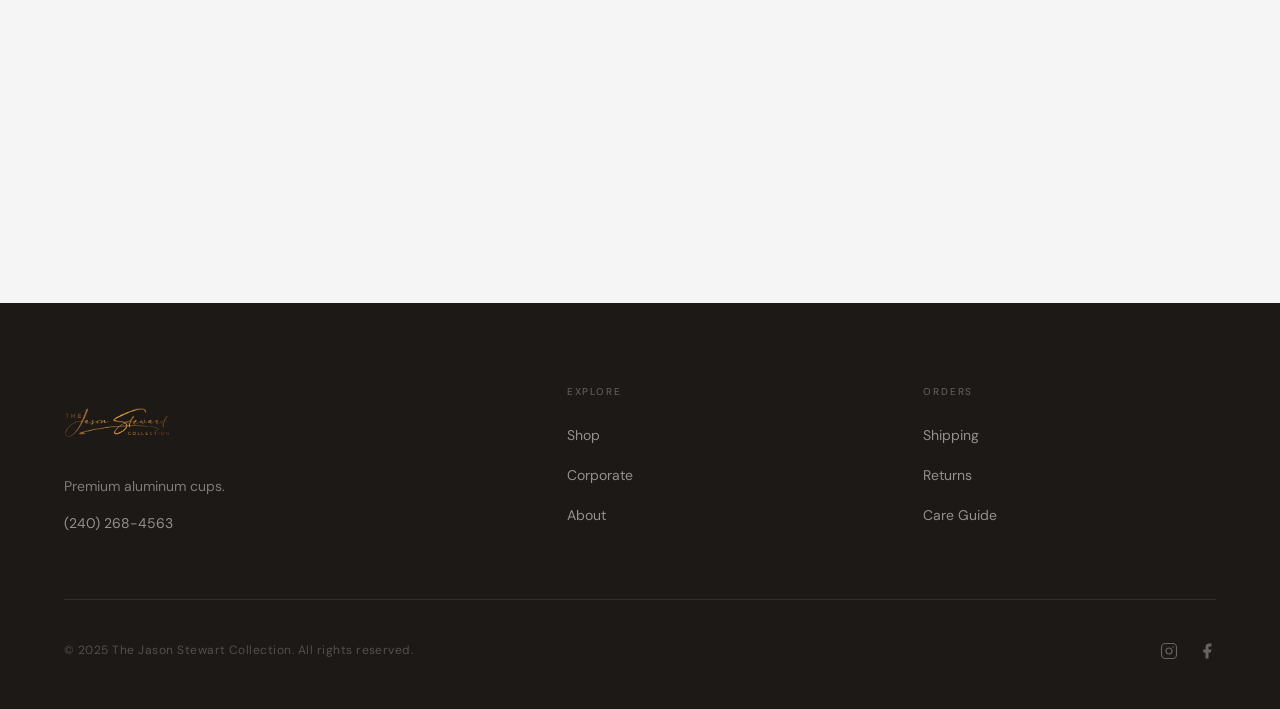
==== commit 5c0f1793: "Add new product photography, rebuild homepage funnel, update pricing - Add cup photography (Front/St" ====
--- a/index.html
+++ b/index.html
@@ -27,6 +27,8 @@
       width: 100%; height: 100%;
       object-fit: cover;
       object-position: center center;
+      filter: blur(6px);
+      transform: scale(1.05);
     }
     .hero-bg::after {
       content: '';
@@ -80,6 +82,52 @@
       letter-spacing: 0.18em;
       text-transform: uppercase;
     }
+    .hero-sub {
+      font-size: 1rem;
+      color: rgba(247,243,236,0.72);
+      line-height: 1.75;
+      max-width: 460px;
+      margin-bottom: 40px;
+    }
+    .hero-actions {
+      display: flex;
+      align-items: center;
+      gap: 16px;
+      flex-wrap: wrap;
+    }
+
+    /* ── Trust strip ───────────────────────────────────────── */
+    .trust-strip {
+      display: grid;
+      grid-template-columns: repeat(3, 1fr);
+      border-bottom: 1px solid var(--stone);
+    }
+    .trust-item {
+      display: flex;
+      align-items: center;
+      gap: 12px;
+      padding: 28px 32px;
+      border-right: 1px solid var(--stone);
+    }
+    .trust-item:last-child { border-right: none; }
+    .trust-icon {
+      flex-shrink: 0;
+      color: var(--champagne);
+    }
+    .trust-copy { min-width: 0; }
+    .trust-label {
+      font-size: 0.75rem;
+      font-weight: 600;
+      letter-spacing: 0.05em;
+      text-transform: uppercase;
+      color: var(--charcoal);
+      white-space: nowrap;
+    }
+    .trust-sub {
+      font-size: 0.75rem;
+      color: var(--charcoal-muted);
+      margin-top: 2px;
+    }
 
     /* ── Five-column product grid ──────────────────────────── */
     .products-five {
@@ -142,6 +190,40 @@
       color: var(--charcoal);
       margin: 16px 0 28px;
     }
+    .story-copy {
+      font-size: 0.9375rem;
+      color: var(--charcoal-mid);
+      line-height: 1.85;
+      margin-bottom: 20px;
+      max-width: 420px;
+    }
+
+    /* ── Final CTA band ────────────────────────────────────── */
+    .cta-band {
+      padding: 120px 64px;
+      background: var(--ivory-warm);
+      display: flex;
+      flex-direction: column;
+      align-items: center;
+      text-align: center;
+    }
+    .cta-band-heading {
+      font-family: var(--f-display);
+      font-size: clamp(2rem, 3.5vw, 3rem);
+      font-weight: 700;
+      letter-spacing: 0.06em;
+      text-transform: uppercase;
+      line-height: 1.0;
+      color: var(--charcoal);
+      margin: 24px 0 20px;
+    }
+    .cta-band-sub {
+      font-size: 0.9375rem;
+      color: var(--charcoal-muted);
+      line-height: 1.7;
+      max-width: 420px;
+      margin-bottom: 40px;
+    }
 
     /* ── Craft (dark) ──────────────────────────────────────── */
     .craft-headline {
@@ -196,6 +278,24 @@
       .hero-text { padding: 56px 24px 80px; }
       .hero-scroll-hint { display: none; }
       .section-header { flex-direction: column; align-items: flex-start; gap: 20px; }
+      .trust-strip { grid-template-columns: 1fr; }
+      .trust-item { padding: 20px; border-right: none; border-bottom: 1px solid var(--stone); }
+      .trust-item:last-child { border-bottom: none; }
+      .story-split { grid-template-columns: 1fr; min-height: auto; }
+      .story-image { min-height: 360px; order: -1; }
+      .story-text { padding: 56px 24px; }
+      .story-copy { max-width: none; }
+      .craft-steps { grid-template-columns: 1fr; }
+      .craft-step {
+        border-right: none;
+        padding-right: 0;
+        margin-right: 0;
+        padding-bottom: 32px;
+        margin-bottom: 32px;
+        border-bottom: 1px solid rgba(213,206,197,0.1);
+      }
+      .craft-step:last-child { border-bottom: none; margin-bottom: 0; padding-bottom: 0; }
+      .cta-band { padding: 80px 24px; }
     }
     @media (max-width: 640px) {
       .hero { min-height: 55svh; }
@@ -260,9 +360,51 @@
         fetchpriority="high"
       />
     </div>
+    <div class="hero-text">
+      <p class="label-caps reveal" style="color:rgba(247,243,236,0.6);">The Jason Stewart Collection</p>
+      <h1 class="hero-headline reveal reveal-delay-1">Built To Be<br>Used. Designed<br>To Last.</h1>
+      <p class="hero-sub reveal reveal-delay-2">
+        An aluminum tumbler with a matching drinking straw, finished in five colors. Lightweight, dishwasher safe, and made to outlast the trend.
+      </p>
+      <div class="hero-actions reveal reveal-delay-3">
+        <a href="shop.html" class="btn btn-fill">Shop the Collection</a>
+        <a href="about.html" class="btn btn-outline-light">Our Story</a>
+      </div>
+    </div>
     <div class="hero-scroll-hint" aria-hidden="true">
       <span class="hero-scroll-line"></span>
       <span class="hero-scroll-text">Scroll</span>
+    </div>
+  </section>
+
+  <!-- ─── Trust Strip ──────────────────────────────────────── -->
+  <section class="trust-strip" aria-label="Why shop with us">
+    <div class="trust-item">
+      <svg class="trust-icon" width="22" height="22" viewBox="0 0 24 24" fill="none" stroke="currentColor" stroke-width="1.5" stroke-linecap="round" stroke-linejoin="round" aria-hidden="true">
+        <circle cx="12" cy="12" r="9"/><path d="M12 3a9 9 0 0 1 0 18"/>
+      </svg>
+      <div class="trust-copy">
+        <p class="trust-label">Five Colors</p>
+        <p class="trust-sub">One standard</p>
+      </div>
+    </div>
+    <div class="trust-item">
+      <svg class="trust-icon" width="22" height="22" viewBox="0 0 24 24" fill="none" stroke="currentColor" stroke-width="1.5" stroke-linecap="round" stroke-linejoin="round" aria-hidden="true">
+        <path d="M4 12a8 8 0 1 0 16 0 8 8 0 0 0-16 0Z"/><path d="M8 12l2.5 2.5L16 9"/>
+      </svg>
+      <div class="trust-copy">
+        <p class="trust-label">Dishwasher Safe</p>
+        <p class="trust-sub">No special care</p>
+      </div>
+    </div>
+    <div class="trust-item">
+      <svg class="trust-icon" width="22" height="22" viewBox="0 0 24 24" fill="none" stroke="currentColor" stroke-width="1.5" stroke-linecap="round" stroke-linejoin="round" aria-hidden="true">
+        <path d="M12 3l7 3v6c0 4.5-3 7.5-7 9-4-1.5-7-4.5-7-9V6l7-3Z"/>
+      </svg>
+      <div class="trust-copy">
+        <p class="trust-label">7-Day Guarantee</p>
+        <p class="trust-sub">Arrives damaged? We fix it</p>
+      </div>
     </div>
   </section>
 
@@ -282,54 +424,115 @@
 
       <a href="product.html?color=white" class="product-card reveal" aria-label="Aluminum Tumbler — White">
         <div class="card-image">
-          <img src="cup-white.png" alt="Aluminum Tumbler in White" width="480" height="640" loading="lazy" />
+          <img src="cupphotos/WhiteFront.png" alt="Aluminum Tumbler in White" width="480" height="640" loading="lazy" />
         </div>
         <div class="card-info">
           <p class="card-label label-caps">White</p>
-          <p class="card-price">$30</p>
+          <p class="card-price">$25</p>
         </div>
       </a>
 
       <a href="product.html?color=black" class="product-card reveal reveal-delay-1" aria-label="Aluminum Tumbler — Black">
         <div class="card-image">
-          <img src="cup-black.png" alt="Aluminum Tumbler in Black" width="480" height="640" loading="lazy" />
+          <img src="cupphotos/BlackFront.png" alt="Aluminum Tumbler in Black" width="480" height="640" loading="lazy" />
         </div>
         <div class="card-info">
           <p class="card-label label-caps">Black</p>
-          <p class="card-price">$30</p>
+          <p class="card-price">$25</p>
         </div>
       </a>
 
       <a href="product.html?color=cherry" class="product-card reveal reveal-delay-2" aria-label="Aluminum Tumbler — Cherry">
         <div class="card-image">
-          <img src="cup-cherry.png" alt="Aluminum Tumbler in Cherry" width="480" height="640" loading="lazy" />
+          <img src="cupphotos/CherryFront.png" alt="Aluminum Tumbler in Cherry" width="480" height="640" loading="lazy" />
         </div>
         <div class="card-info">
           <p class="card-label label-caps">Cherry</p>
-          <p class="card-price">$30</p>
+          <p class="card-price">$25</p>
         </div>
       </a>
 
       <a href="product.html?color=gold" class="product-card reveal" aria-label="Aluminum Tumbler — Gold">
         <div class="card-image">
-          <img src="cup-gold.png" alt="Aluminum Tumbler in Gold" width="480" height="640" loading="lazy" />
+          <img src="cupphotos/GoldFront.png" alt="Aluminum Tumbler in Gold" width="480" height="640" loading="lazy" />
         </div>
         <div class="card-info">
           <p class="card-label label-caps">Gold</p>
-          <p class="card-price">$30</p>
+          <p class="card-price">$25</p>
         </div>
       </a>
 
       <a href="product.html?color=pink" class="product-card reveal reveal-delay-1" aria-label="Aluminum Tumbler — Pink">
         <div class="card-image">
-          <img src="cup-pink.png" alt="Aluminum Tumbler in Pink" width="480" height="640" loading="lazy" />
+          <img src="cupphotos/PinkFront.png" alt="Aluminum Tumbler in Pink" width="480" height="640" loading="lazy" />
         </div>
         <div class="card-info">
           <p class="card-label label-caps">Pink</p>
-          <p class="card-price">$30</p>
+          <p class="card-price">$25</p>
         </div>
       </a>
 
+    </div>
+  </section>
+
+  <!-- ─── Brand Story Teaser ───────────────────────────────── -->
+  <div class="story-split">
+    <div class="story-image reveal">
+      <img
+        src="couple-holding.JPG"
+        alt="Two people holding Aluminum Tumblers outdoors"
+        width="900" height="700"
+        loading="lazy"
+      />
+    </div>
+    <div class="story-text reveal reveal-delay-1">
+      <p class="label-caps">The Brand</p>
+      <h2 class="story-pull">Made For Everyday.<br>Built To Outlast It.</h2>
+      <p class="story-copy">
+        Every piece in the collection is built around one idea: a cup should be worth keeping. Powder-coated aluminum, a straw that stays put, and a base that won't slide — nothing about it is disposable.
+      </p>
+      <p class="story-copy">
+        Jason Stewart designed it to be the one cup you actually reach for, morning after morning, for years.
+      </p>
+      <div style="margin-top:12px;">
+        <a href="about.html" class="btn btn-text">Read the full story</a>
+      </div>
+    </div>
+  </div>
+
+  <!-- ─── Craftsmanship / Why It Holds Up ──────────────────── -->
+  <section class="section section-dark" aria-labelledby="craft-heading">
+    <p class="label-caps reveal" style="color:rgba(247,243,236,0.5);">Why It Holds Up</p>
+    <h2 class="craft-headline reveal reveal-delay-1" id="craft-heading">Everyday Details,<br>Done Properly.</h2>
+
+    <div class="craft-steps">
+      <div class="craft-step reveal">
+        <p class="craft-step-num">01</p>
+        <p class="craft-step-title">Powder-Coated Aluminum</p>
+        <p class="craft-step-body">Lightweight and dent-resistant, finished to hold its color wash after wash — not just look good on day one.</p>
+      </div>
+      <div class="craft-step reveal reveal-delay-1">
+        <p class="craft-step-num">02</p>
+        <p class="craft-step-title">Straw &amp; Anti-Slip Base</p>
+        <p class="craft-step-body">Every cup ships with a collapsible drinking straw and a rubber base that keeps it steady on any surface.</p>
+      </div>
+      <div class="craft-step reveal reveal-delay-2">
+        <p class="craft-step-num">03</p>
+        <p class="craft-step-title">7-Day Damage Policy</p>
+        <p class="craft-step-body">Every piece is inspected before it ships. If yours arrives damaged, tell us within 7 days and we'll make it right.</p>
+      </div>
+    </div>
+  </section>
+
+  <!-- ─── Final CTA ────────────────────────────────────────── -->
+  <section class="cta-band" aria-labelledby="cta-heading">
+    <span class="rule rule-short rule-champagne" aria-hidden="true"></span>
+    <h2 class="cta-band-heading reveal" id="cta-heading">Ready To Make It Yours?</h2>
+    <p class="cta-band-sub reveal reveal-delay-1">
+      Free shipping on every order. Gift-ready packaging, always included.
+    </p>
+    <div class="reveal reveal-delay-2">
+      <a href="shop.html" class="btn btn-fill">Shop the Collection</a>
     </div>
   </section>
 
--- a/styles.css
+++ b/styles.css
@@ -184,8 +184,10 @@
 .btn-outline:hover { background: var(--charcoal); color: var(--ivory); }
 
 .btn-outline-light {
+  background: transparent;
   color: var(--ivory);
-  border-color: rgba(247,243,236,0.45);
+  padding: 14px 35px;
+  border: 1px solid rgba(247,243,236,0.45);
 }
 .btn-outline-light:hover {
   background: var(--ivory);
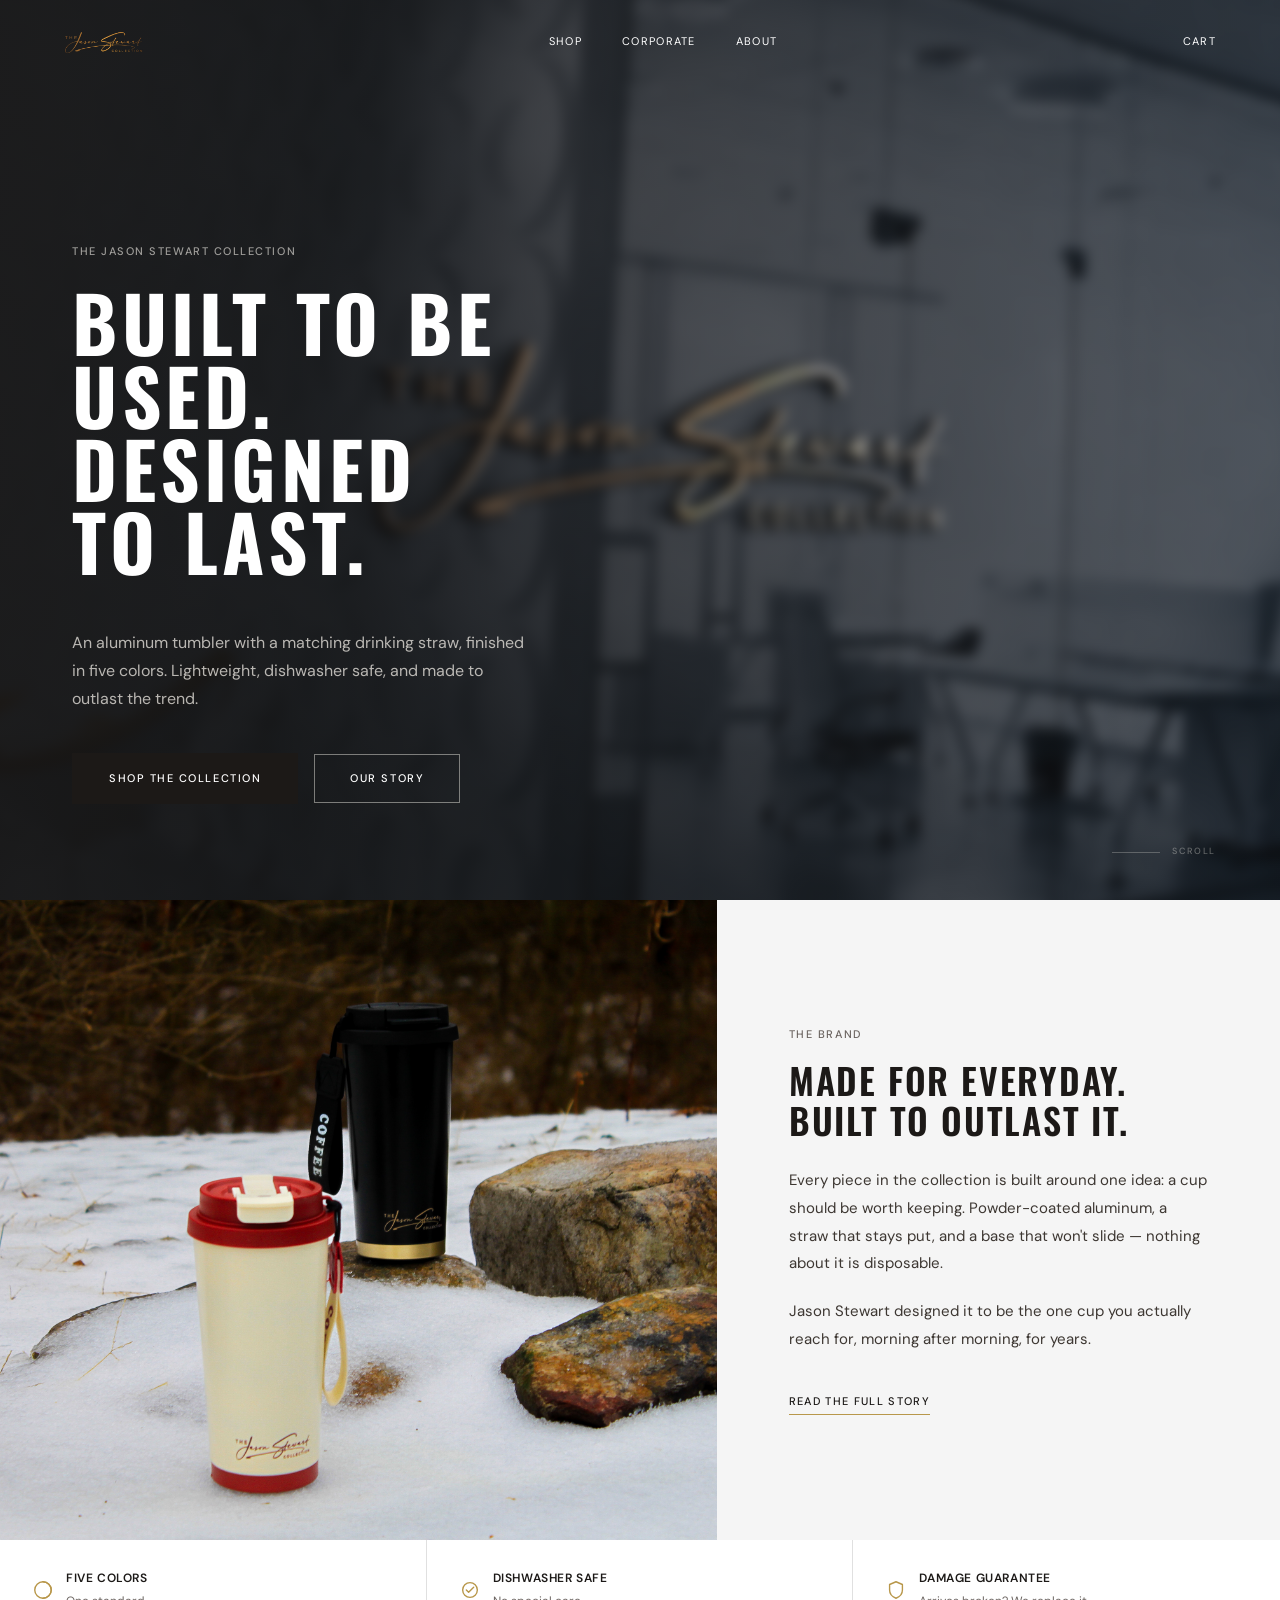
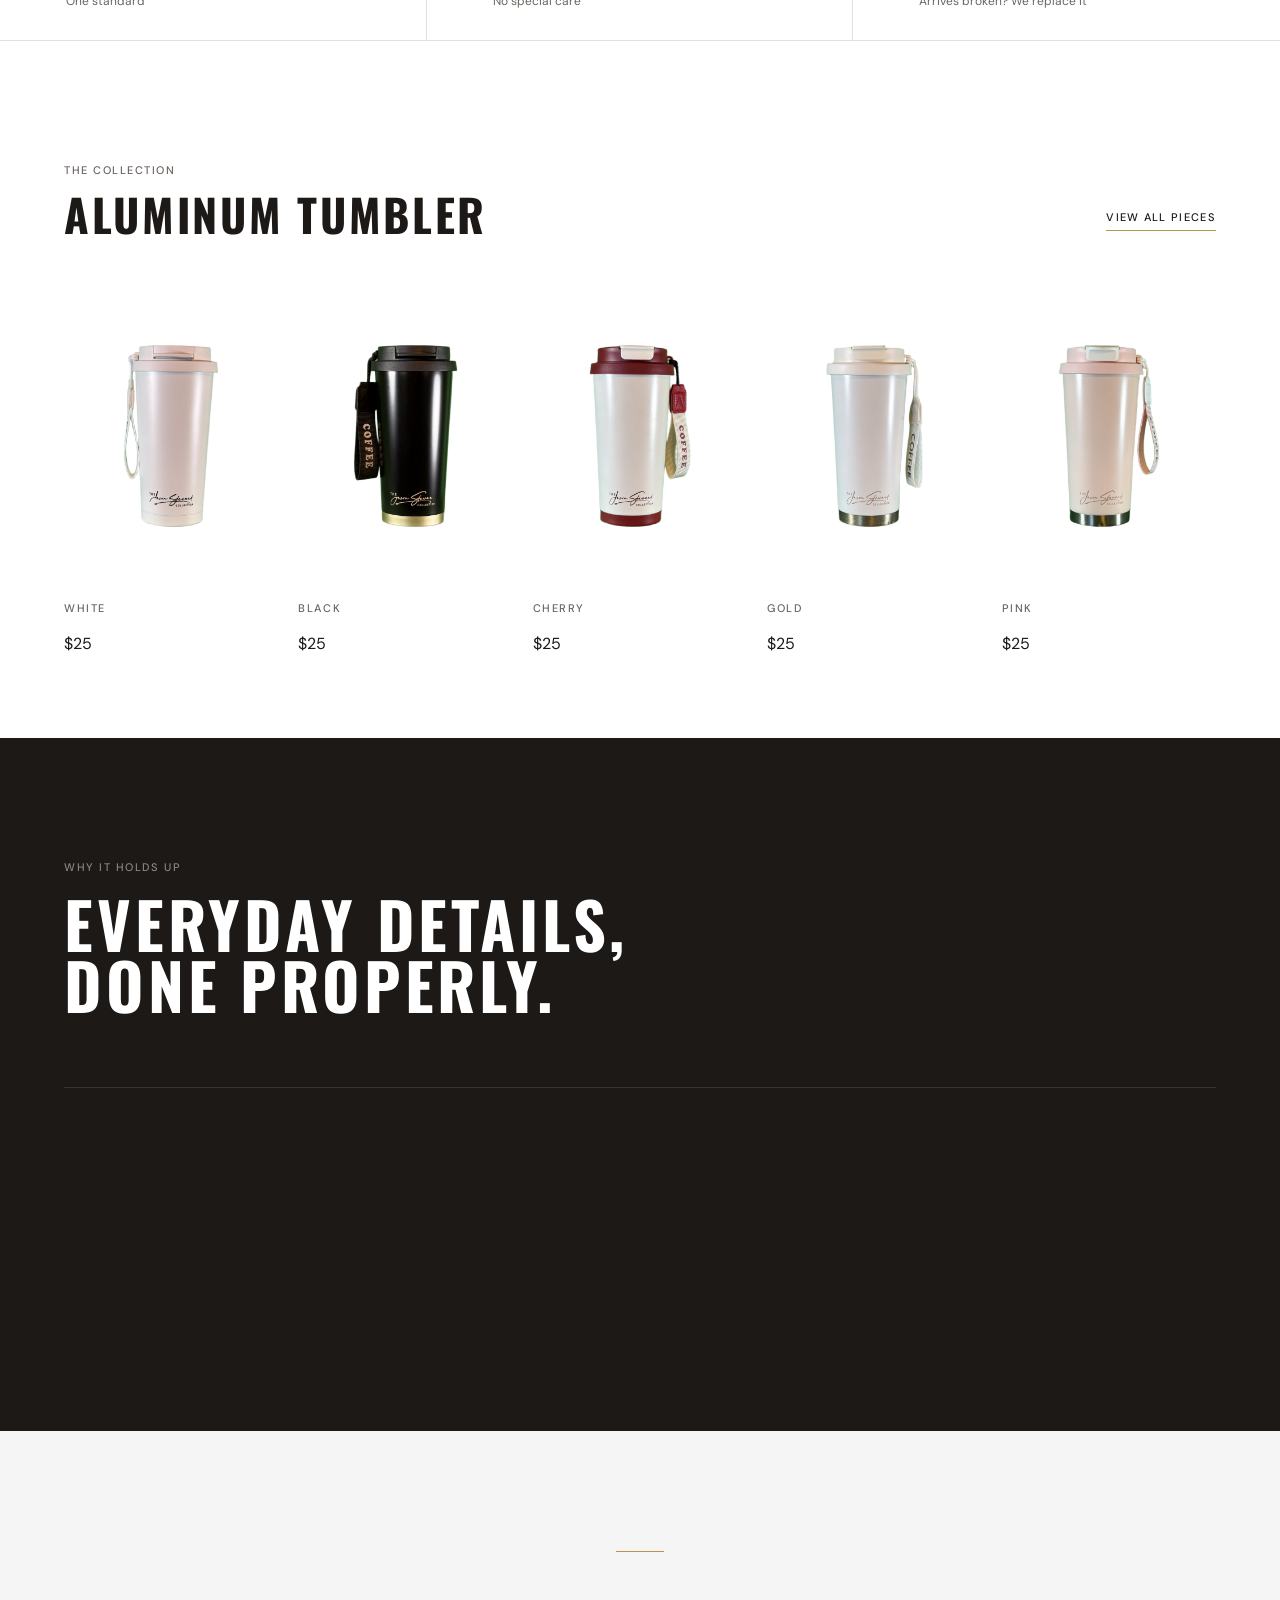
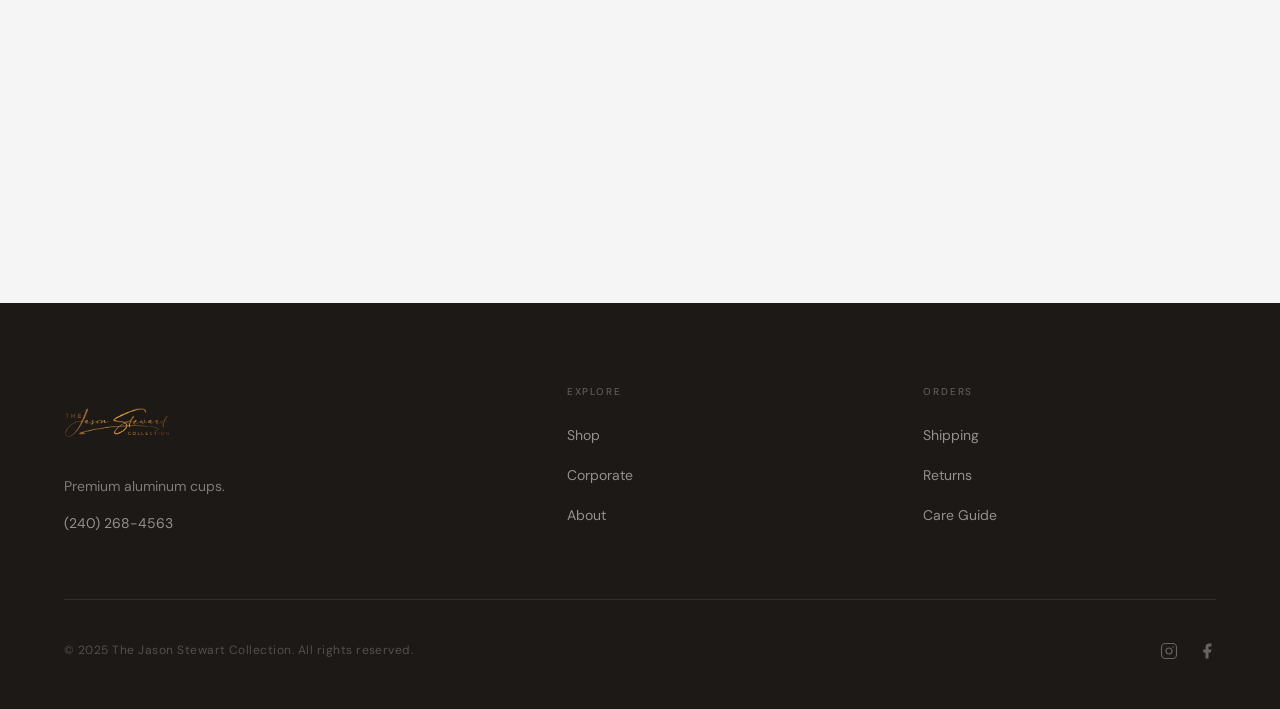
==== commit 74a85f93: "Reorder homepage sections, swap brand image, simplify damage guarantee copy - Move Brand Story Tease" ====
--- a/index.html
+++ b/index.html
@@ -377,110 +377,12 @@
     </div>
   </section>
 
-  <!-- ─── Trust Strip ──────────────────────────────────────── -->
-  <section class="trust-strip" aria-label="Why shop with us">
-    <div class="trust-item">
-      <svg class="trust-icon" width="22" height="22" viewBox="0 0 24 24" fill="none" stroke="currentColor" stroke-width="1.5" stroke-linecap="round" stroke-linejoin="round" aria-hidden="true">
-        <circle cx="12" cy="12" r="9"/><path d="M12 3a9 9 0 0 1 0 18"/>
-      </svg>
-      <div class="trust-copy">
-        <p class="trust-label">Five Colors</p>
-        <p class="trust-sub">One standard</p>
-      </div>
-    </div>
-    <div class="trust-item">
-      <svg class="trust-icon" width="22" height="22" viewBox="0 0 24 24" fill="none" stroke="currentColor" stroke-width="1.5" stroke-linecap="round" stroke-linejoin="round" aria-hidden="true">
-        <path d="M4 12a8 8 0 1 0 16 0 8 8 0 0 0-16 0Z"/><path d="M8 12l2.5 2.5L16 9"/>
-      </svg>
-      <div class="trust-copy">
-        <p class="trust-label">Dishwasher Safe</p>
-        <p class="trust-sub">No special care</p>
-      </div>
-    </div>
-    <div class="trust-item">
-      <svg class="trust-icon" width="22" height="22" viewBox="0 0 24 24" fill="none" stroke="currentColor" stroke-width="1.5" stroke-linecap="round" stroke-linejoin="round" aria-hidden="true">
-        <path d="M12 3l7 3v6c0 4.5-3 7.5-7 9-4-1.5-7-4.5-7-9V6l7-3Z"/>
-      </svg>
-      <div class="trust-copy">
-        <p class="trust-label">7-Day Guarantee</p>
-        <p class="trust-sub">Arrives damaged? We fix it</p>
-      </div>
-    </div>
-  </section>
-
-  <!-- ─── Featured Collection ──────────────────────────────── -->
-  <section class="section" aria-labelledby="collection-heading" style="padding-bottom:80px;">
-    <div class="section-header reveal">
-      <div>
-        <p class="label-caps">The Collection</p>
-        <h2 class="section-headline" id="collection-heading">Aluminum Tumbler</h2>
-      </div>
-      <div style="margin-bottom:6px;">
-        <a href="shop.html" class="btn btn-text">View all pieces</a>
-      </div>
-    </div>
-
-    <div class="products-five">
-
-      <a href="product.html?color=white" class="product-card reveal" aria-label="Aluminum Tumbler — White">
-        <div class="card-image">
-          <img src="cupphotos/WhiteFront.png" alt="Aluminum Tumbler in White" width="480" height="640" loading="lazy" />
-        </div>
-        <div class="card-info">
-          <p class="card-label label-caps">White</p>
-          <p class="card-price">$25</p>
-        </div>
-      </a>
-
-      <a href="product.html?color=black" class="product-card reveal reveal-delay-1" aria-label="Aluminum Tumbler — Black">
-        <div class="card-image">
-          <img src="cupphotos/BlackFront.png" alt="Aluminum Tumbler in Black" width="480" height="640" loading="lazy" />
-        </div>
-        <div class="card-info">
-          <p class="card-label label-caps">Black</p>
-          <p class="card-price">$25</p>
-        </div>
-      </a>
-
-      <a href="product.html?color=cherry" class="product-card reveal reveal-delay-2" aria-label="Aluminum Tumbler — Cherry">
-        <div class="card-image">
-          <img src="cupphotos/CherryFront.png" alt="Aluminum Tumbler in Cherry" width="480" height="640" loading="lazy" />
-        </div>
-        <div class="card-info">
-          <p class="card-label label-caps">Cherry</p>
-          <p class="card-price">$25</p>
-        </div>
-      </a>
-
-      <a href="product.html?color=gold" class="product-card reveal" aria-label="Aluminum Tumbler — Gold">
-        <div class="card-image">
-          <img src="cupphotos/GoldFront.png" alt="Aluminum Tumbler in Gold" width="480" height="640" loading="lazy" />
-        </div>
-        <div class="card-info">
-          <p class="card-label label-caps">Gold</p>
-          <p class="card-price">$25</p>
-        </div>
-      </a>
-
-      <a href="product.html?color=pink" class="product-card reveal reveal-delay-1" aria-label="Aluminum Tumbler — Pink">
-        <div class="card-image">
-          <img src="cupphotos/PinkFront.png" alt="Aluminum Tumbler in Pink" width="480" height="640" loading="lazy" />
-        </div>
-        <div class="card-info">
-          <p class="card-label label-caps">Pink</p>
-          <p class="card-price">$25</p>
-        </div>
-      </a>
-
-    </div>
-  </section>
-
   <!-- ─── Brand Story Teaser ───────────────────────────────── -->
   <div class="story-split">
     <div class="story-image reveal">
       <img
-        src="couple-holding.JPG"
-        alt="Two people holding Aluminum Tumblers outdoors"
+        src="ontherocks.JPG"
+        alt="Aluminum Tumbler — on the rocks"
         width="900" height="700"
         loading="lazy"
       />
@@ -500,6 +402,104 @@
     </div>
   </div>
 
+  <!-- ─── Trust Strip ──────────────────────────────────────── -->
+  <section class="trust-strip" aria-label="Why shop with us">
+    <div class="trust-item">
+      <svg class="trust-icon" width="22" height="22" viewBox="0 0 24 24" fill="none" stroke="currentColor" stroke-width="1.5" stroke-linecap="round" stroke-linejoin="round" aria-hidden="true">
+        <circle cx="12" cy="12" r="9"/><path d="M12 3a9 9 0 0 1 0 18"/>
+      </svg>
+      <div class="trust-copy">
+        <p class="trust-label">Five Colors</p>
+        <p class="trust-sub">One standard</p>
+      </div>
+    </div>
+    <div class="trust-item">
+      <svg class="trust-icon" width="22" height="22" viewBox="0 0 24 24" fill="none" stroke="currentColor" stroke-width="1.5" stroke-linecap="round" stroke-linejoin="round" aria-hidden="true">
+        <path d="M4 12a8 8 0 1 0 16 0 8 8 0 0 0-16 0Z"/><path d="M8 12l2.5 2.5L16 9"/>
+      </svg>
+      <div class="trust-copy">
+        <p class="trust-label">Dishwasher Safe</p>
+        <p class="trust-sub">No special care</p>
+      </div>
+    </div>
+    <div class="trust-item">
+      <svg class="trust-icon" width="22" height="22" viewBox="0 0 24 24" fill="none" stroke="currentColor" stroke-width="1.5" stroke-linecap="round" stroke-linejoin="round" aria-hidden="true">
+        <path d="M12 3l7 3v6c0 4.5-3 7.5-7 9-4-1.5-7-4.5-7-9V6l7-3Z"/>
+      </svg>
+      <div class="trust-copy">
+        <p class="trust-label">Damage Guarantee</p>
+        <p class="trust-sub">Arrives broken? We replace it</p>
+      </div>
+    </div>
+  </section>
+
+  <!-- ─── Featured Collection ──────────────────────────────── -->
+  <section class="section" aria-labelledby="collection-heading" style="padding-bottom:80px;">
+    <div class="section-header reveal">
+      <div>
+        <p class="label-caps">The Collection</p>
+        <h2 class="section-headline" id="collection-heading">Aluminum Tumbler</h2>
+      </div>
+      <div style="margin-bottom:6px;">
+        <a href="shop.html" class="btn btn-text">View all pieces</a>
+      </div>
+    </div>
+
+    <div class="products-five">
+
+      <a href="product.html?color=white" class="product-card reveal" aria-label="Aluminum Tumbler — White">
+        <div class="card-image">
+          <img src="cupphotos/WhiteFront.png" alt="Aluminum Tumbler in White" width="480" height="640" loading="lazy" />
+        </div>
+        <div class="card-info">
+          <p class="card-label label-caps">White</p>
+          <p class="card-price">$25</p>
+        </div>
+      </a>
+
+      <a href="product.html?color=black" class="product-card reveal reveal-delay-1" aria-label="Aluminum Tumbler — Black">
+        <div class="card-image">
+          <img src="cupphotos/BlackFront.png" alt="Aluminum Tumbler in Black" width="480" height="640" loading="lazy" />
+        </div>
+        <div class="card-info">
+          <p class="card-label label-caps">Black</p>
+          <p class="card-price">$25</p>
+        </div>
+      </a>
+
+      <a href="product.html?color=cherry" class="product-card reveal reveal-delay-2" aria-label="Aluminum Tumbler — Cherry">
+        <div class="card-image">
+          <img src="cupphotos/CherryFront.png" alt="Aluminum Tumbler in Cherry" width="480" height="640" loading="lazy" />
+        </div>
+        <div class="card-info">
+          <p class="card-label label-caps">Cherry</p>
+          <p class="card-price">$25</p>
+        </div>
+      </a>
+
+      <a href="product.html?color=gold" class="product-card reveal" aria-label="Aluminum Tumbler — Gold">
+        <div class="card-image">
+          <img src="cupphotos/GoldFront.png" alt="Aluminum Tumbler in Gold" width="480" height="640" loading="lazy" />
+        </div>
+        <div class="card-info">
+          <p class="card-label label-caps">Gold</p>
+          <p class="card-price">$25</p>
+        </div>
+      </a>
+
+      <a href="product.html?color=pink" class="product-card reveal reveal-delay-1" aria-label="Aluminum Tumbler — Pink">
+        <div class="card-image">
+          <img src="cupphotos/PinkFront.png" alt="Aluminum Tumbler in Pink" width="480" height="640" loading="lazy" />
+        </div>
+        <div class="card-info">
+          <p class="card-label label-caps">Pink</p>
+          <p class="card-price">$25</p>
+        </div>
+      </a>
+
+    </div>
+  </section>
+
   <!-- ─── Craftsmanship / Why It Holds Up ──────────────────── -->
   <section class="section section-dark" aria-labelledby="craft-heading">
     <p class="label-caps reveal" style="color:rgba(247,243,236,0.5);">Why It Holds Up</p>
@@ -518,8 +518,8 @@
       </div>
       <div class="craft-step reveal reveal-delay-2">
         <p class="craft-step-num">03</p>
-        <p class="craft-step-title">7-Day Damage Policy</p>
-        <p class="craft-step-body">Every piece is inspected before it ships. If yours arrives damaged, tell us within 7 days and we'll make it right.</p>
+        <p class="craft-step-title">Damage Guarantee</p>
+        <p class="craft-step-body">Every piece is inspected before it ships. If yours arrives broken, we replace it — no questions asked.</p>
       </div>
     </div>
   </section>
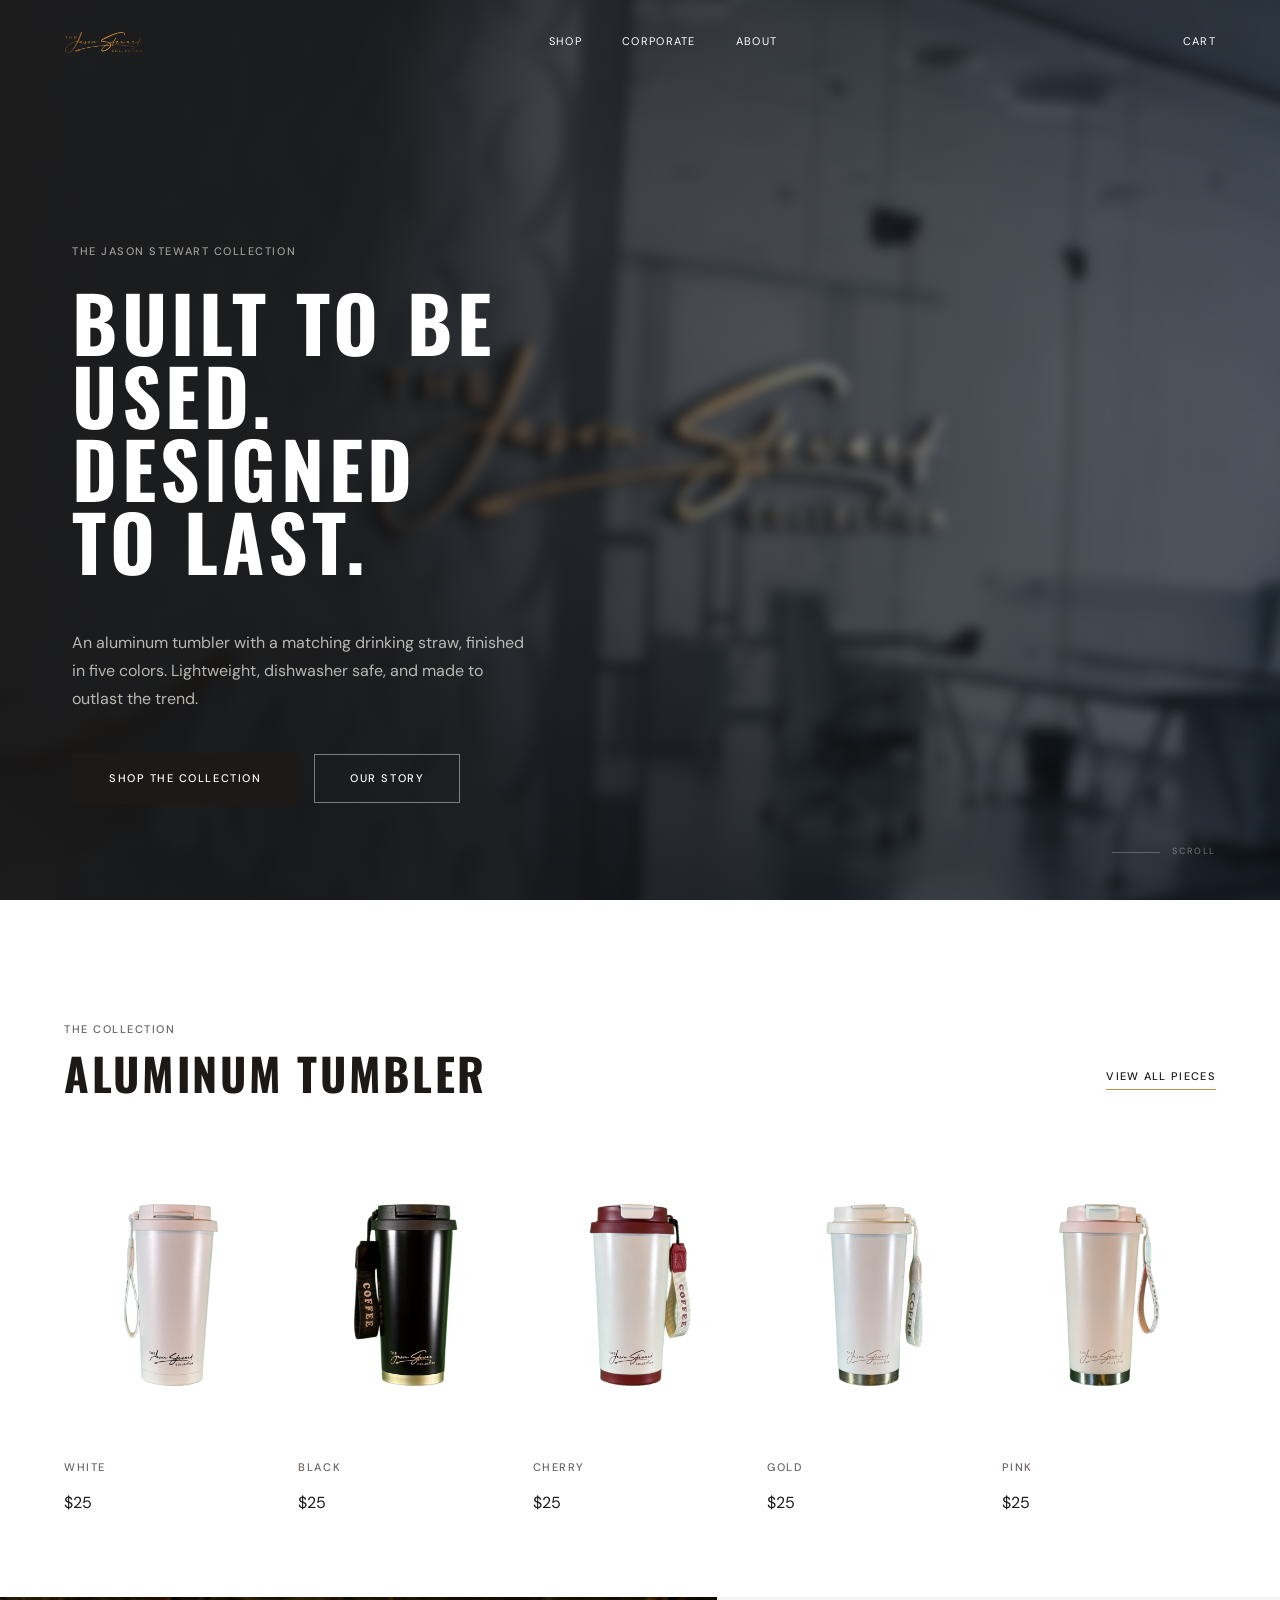
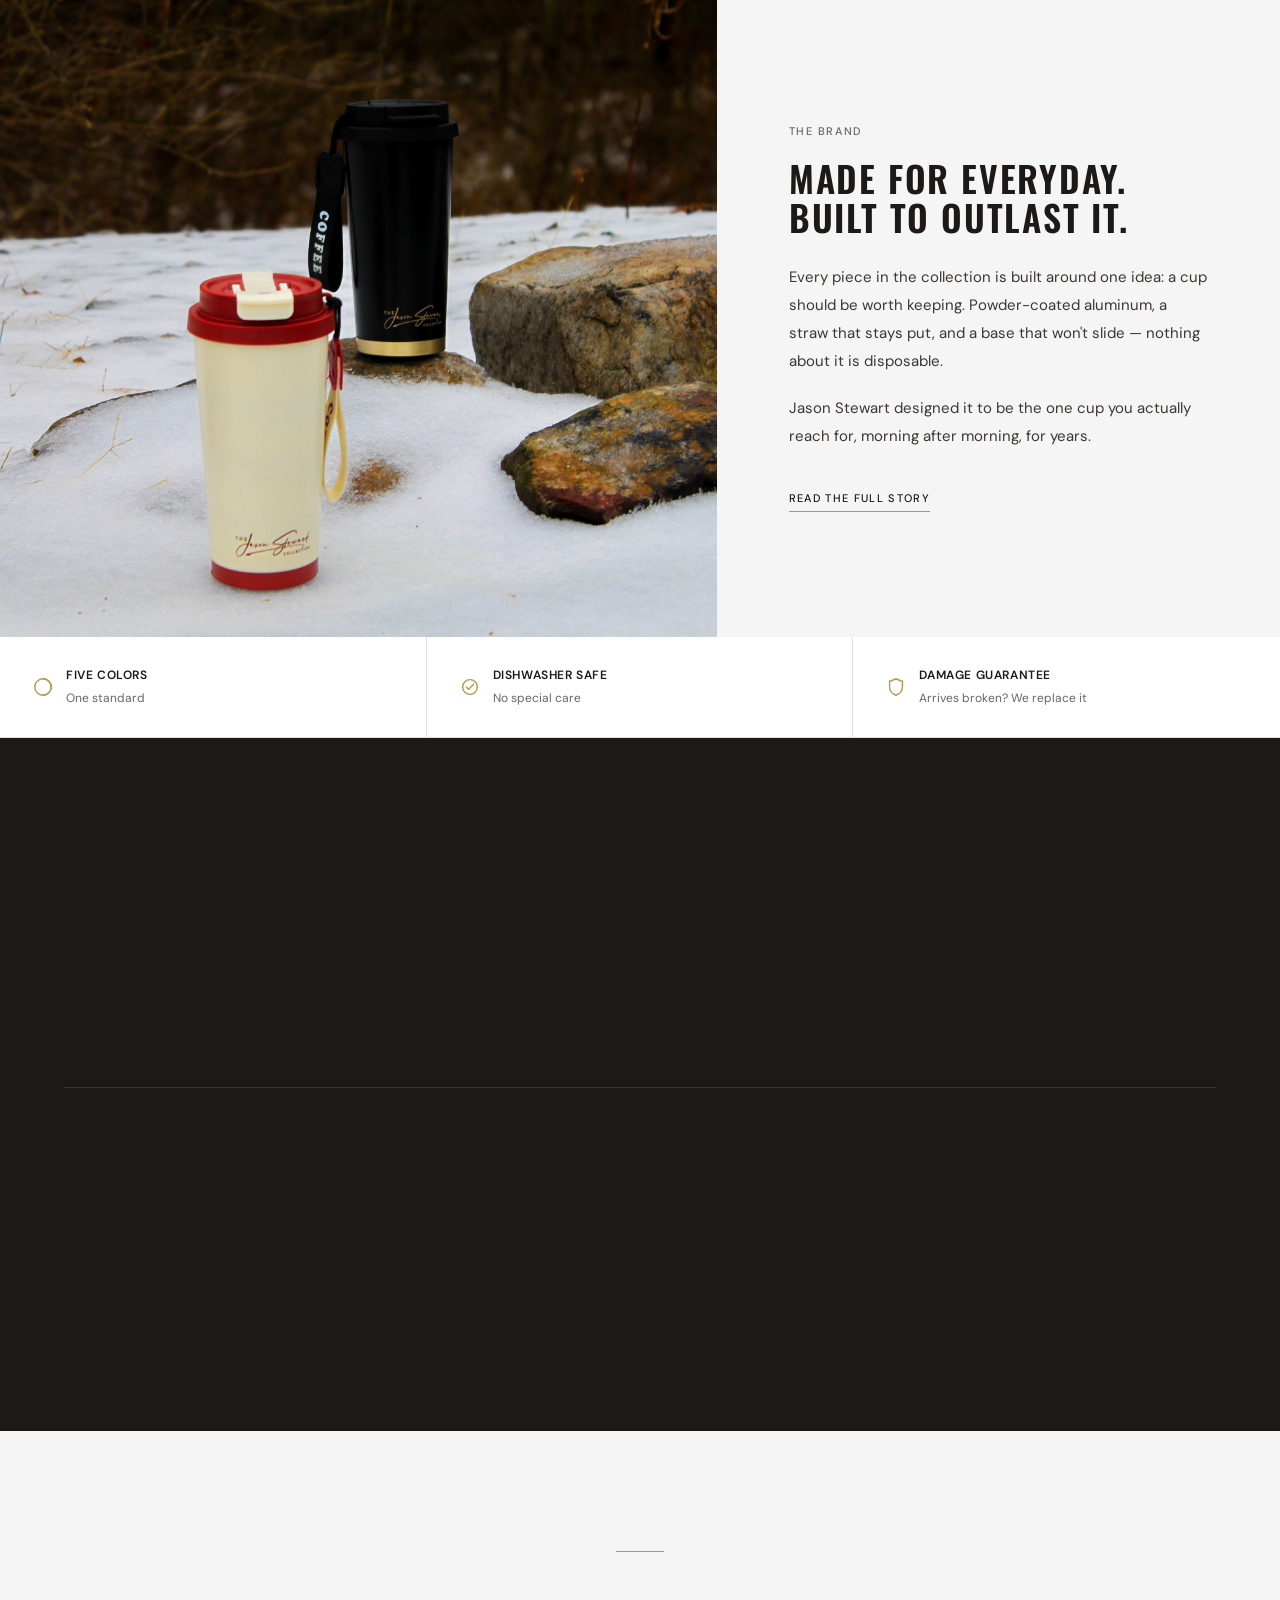
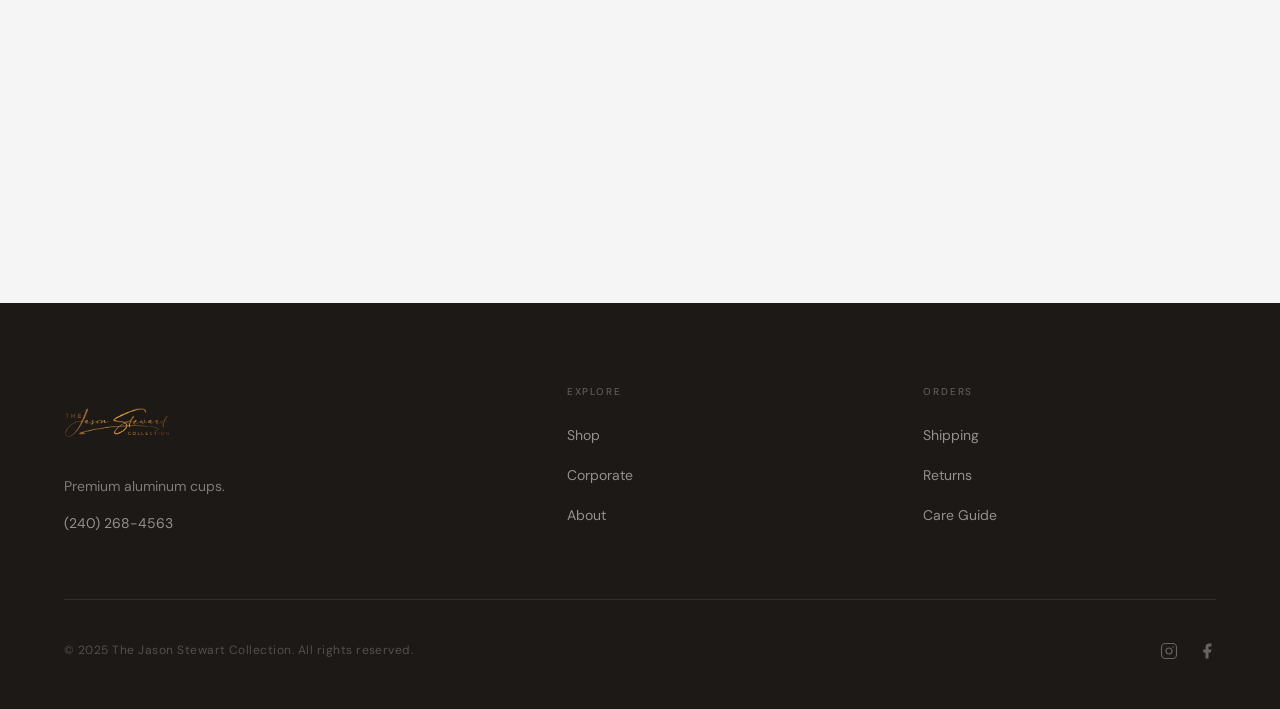
==== commit 3f6c5f8d: "Update More Colors photos, reorder homepage sections - Replace cup-black/cherry/gold.png with the ne" ====
--- a/index.html
+++ b/index.html
@@ -377,6 +377,73 @@
     </div>
   </section>
 
+  <!-- ─── Featured Collection ──────────────────────────────── -->
+  <section class="section" aria-labelledby="collection-heading" style="padding-bottom:80px;">
+    <div class="section-header reveal">
+      <div>
+        <p class="label-caps">The Collection</p>
+        <h2 class="section-headline" id="collection-heading">Aluminum Tumbler</h2>
+      </div>
+      <div style="margin-bottom:6px;">
+        <a href="shop.html" class="btn btn-text">View all pieces</a>
+      </div>
+    </div>
+
+    <div class="products-five">
+
+      <a href="product.html?color=white" class="product-card reveal" aria-label="Aluminum Tumbler — White">
+        <div class="card-image">
+          <img src="cupphotos/WhiteFront.png" alt="Aluminum Tumbler in White" width="480" height="640" loading="lazy" />
+        </div>
+        <div class="card-info">
+          <p class="card-label label-caps">White</p>
+          <p class="card-price">$25</p>
+        </div>
+      </a>
+
+      <a href="product.html?color=black" class="product-card reveal reveal-delay-1" aria-label="Aluminum Tumbler — Black">
+        <div class="card-image">
+          <img src="cupphotos/BlackFront.png" alt="Aluminum Tumbler in Black" width="480" height="640" loading="lazy" />
+        </div>
+        <div class="card-info">
+          <p class="card-label label-caps">Black</p>
+          <p class="card-price">$25</p>
+        </div>
+      </a>
+
+      <a href="product.html?color=cherry" class="product-card reveal reveal-delay-2" aria-label="Aluminum Tumbler — Cherry">
+        <div class="card-image">
+          <img src="cupphotos/CherryFront.png" alt="Aluminum Tumbler in Cherry" width="480" height="640" loading="lazy" />
+        </div>
+        <div class="card-info">
+          <p class="card-label label-caps">Cherry</p>
+          <p class="card-price">$25</p>
+        </div>
+      </a>
+
+      <a href="product.html?color=gold" class="product-card reveal" aria-label="Aluminum Tumbler — Gold">
+        <div class="card-image">
+          <img src="cupphotos/GoldFront.png" alt="Aluminum Tumbler in Gold" width="480" height="640" loading="lazy" />
+        </div>
+        <div class="card-info">
+          <p class="card-label label-caps">Gold</p>
+          <p class="card-price">$25</p>
+        </div>
+      </a>
+
+      <a href="product.html?color=pink" class="product-card reveal reveal-delay-1" aria-label="Aluminum Tumbler — Pink">
+        <div class="card-image">
+          <img src="cupphotos/PinkFront.png" alt="Aluminum Tumbler in Pink" width="480" height="640" loading="lazy" />
+        </div>
+        <div class="card-info">
+          <p class="card-label label-caps">Pink</p>
+          <p class="card-price">$25</p>
+        </div>
+      </a>
+
+    </div>
+  </section>
+
   <!-- ─── Brand Story Teaser ───────────────────────────────── -->
   <div class="story-split">
     <div class="story-image reveal">
@@ -433,73 +500,6 @@
     </div>
   </section>
 
-  <!-- ─── Featured Collection ──────────────────────────────── -->
-  <section class="section" aria-labelledby="collection-heading" style="padding-bottom:80px;">
-    <div class="section-header reveal">
-      <div>
-        <p class="label-caps">The Collection</p>
-        <h2 class="section-headline" id="collection-heading">Aluminum Tumbler</h2>
-      </div>
-      <div style="margin-bottom:6px;">
-        <a href="shop.html" class="btn btn-text">View all pieces</a>
-      </div>
-    </div>
-
-    <div class="products-five">
-
-      <a href="product.html?color=white" class="product-card reveal" aria-label="Aluminum Tumbler — White">
-        <div class="card-image">
-          <img src="cupphotos/WhiteFront.png" alt="Aluminum Tumbler in White" width="480" height="640" loading="lazy" />
-        </div>
-        <div class="card-info">
-          <p class="card-label label-caps">White</p>
-          <p class="card-price">$25</p>
-        </div>
-      </a>
-
-      <a href="product.html?color=black" class="product-card reveal reveal-delay-1" aria-label="Aluminum Tumbler — Black">
-        <div class="card-image">
-          <img src="cupphotos/BlackFront.png" alt="Aluminum Tumbler in Black" width="480" height="640" loading="lazy" />
-        </div>
-        <div class="card-info">
-          <p class="card-label label-caps">Black</p>
-          <p class="card-price">$25</p>
-        </div>
-      </a>
-
-      <a href="product.html?color=cherry" class="product-card reveal reveal-delay-2" aria-label="Aluminum Tumbler — Cherry">
-        <div class="card-image">
-          <img src="cupphotos/CherryFront.png" alt="Aluminum Tumbler in Cherry" width="480" height="640" loading="lazy" />
-        </div>
-        <div class="card-info">
-          <p class="card-label label-caps">Cherry</p>
-          <p class="card-price">$25</p>
-        </div>
-      </a>
-
-      <a href="product.html?color=gold" class="product-card reveal" aria-label="Aluminum Tumbler — Gold">
-        <div class="card-image">
-          <img src="cupphotos/GoldFront.png" alt="Aluminum Tumbler in Gold" width="480" height="640" loading="lazy" />
-        </div>
-        <div class="card-info">
-          <p class="card-label label-caps">Gold</p>
-          <p class="card-price">$25</p>
-        </div>
-      </a>
-
-      <a href="product.html?color=pink" class="product-card reveal reveal-delay-1" aria-label="Aluminum Tumbler — Pink">
-        <div class="card-image">
-          <img src="cupphotos/PinkFront.png" alt="Aluminum Tumbler in Pink" width="480" height="640" loading="lazy" />
-        </div>
-        <div class="card-info">
-          <p class="card-label label-caps">Pink</p>
-          <p class="card-price">$25</p>
-        </div>
-      </a>
-
-    </div>
-  </section>
-
   <!-- ─── Craftsmanship / Why It Holds Up ──────────────────── -->
   <section class="section section-dark" aria-labelledby="craft-heading">
     <p class="label-caps reveal" style="color:rgba(247,243,236,0.5);">Why It Holds Up</p>
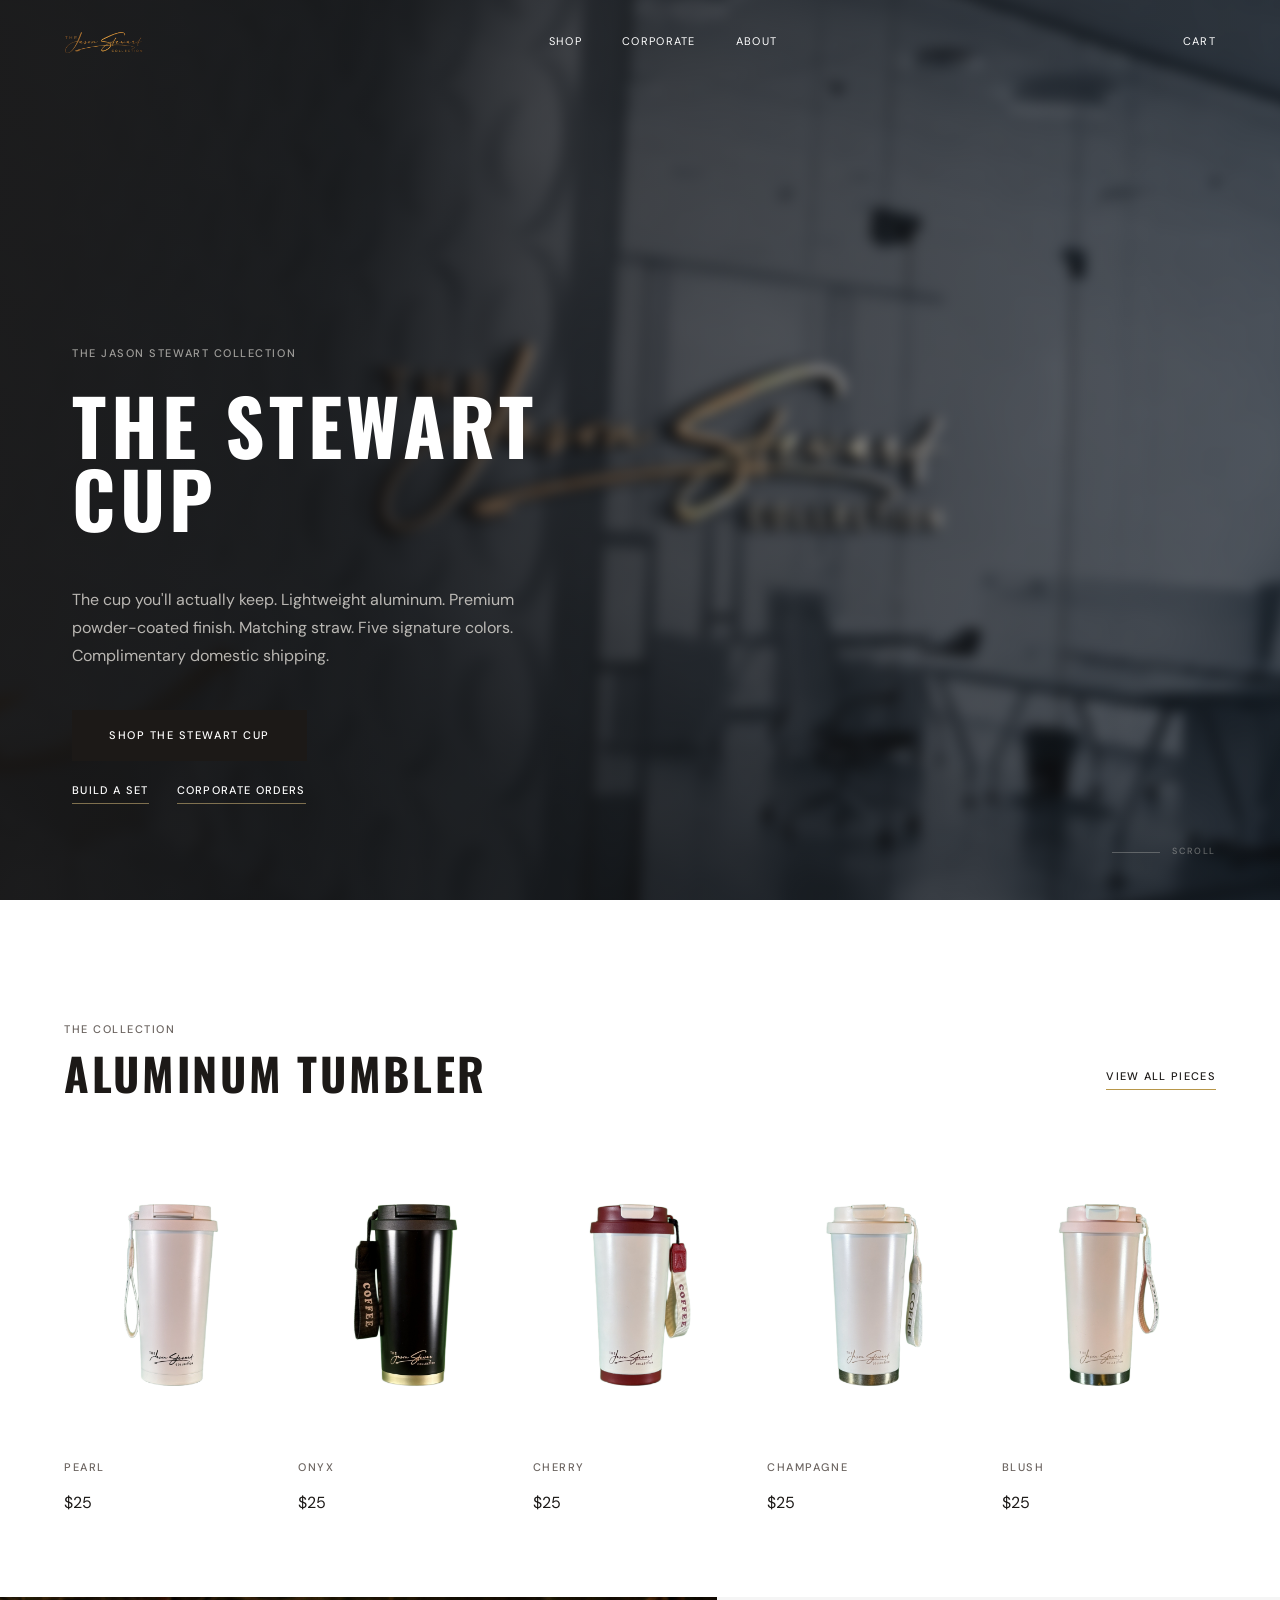
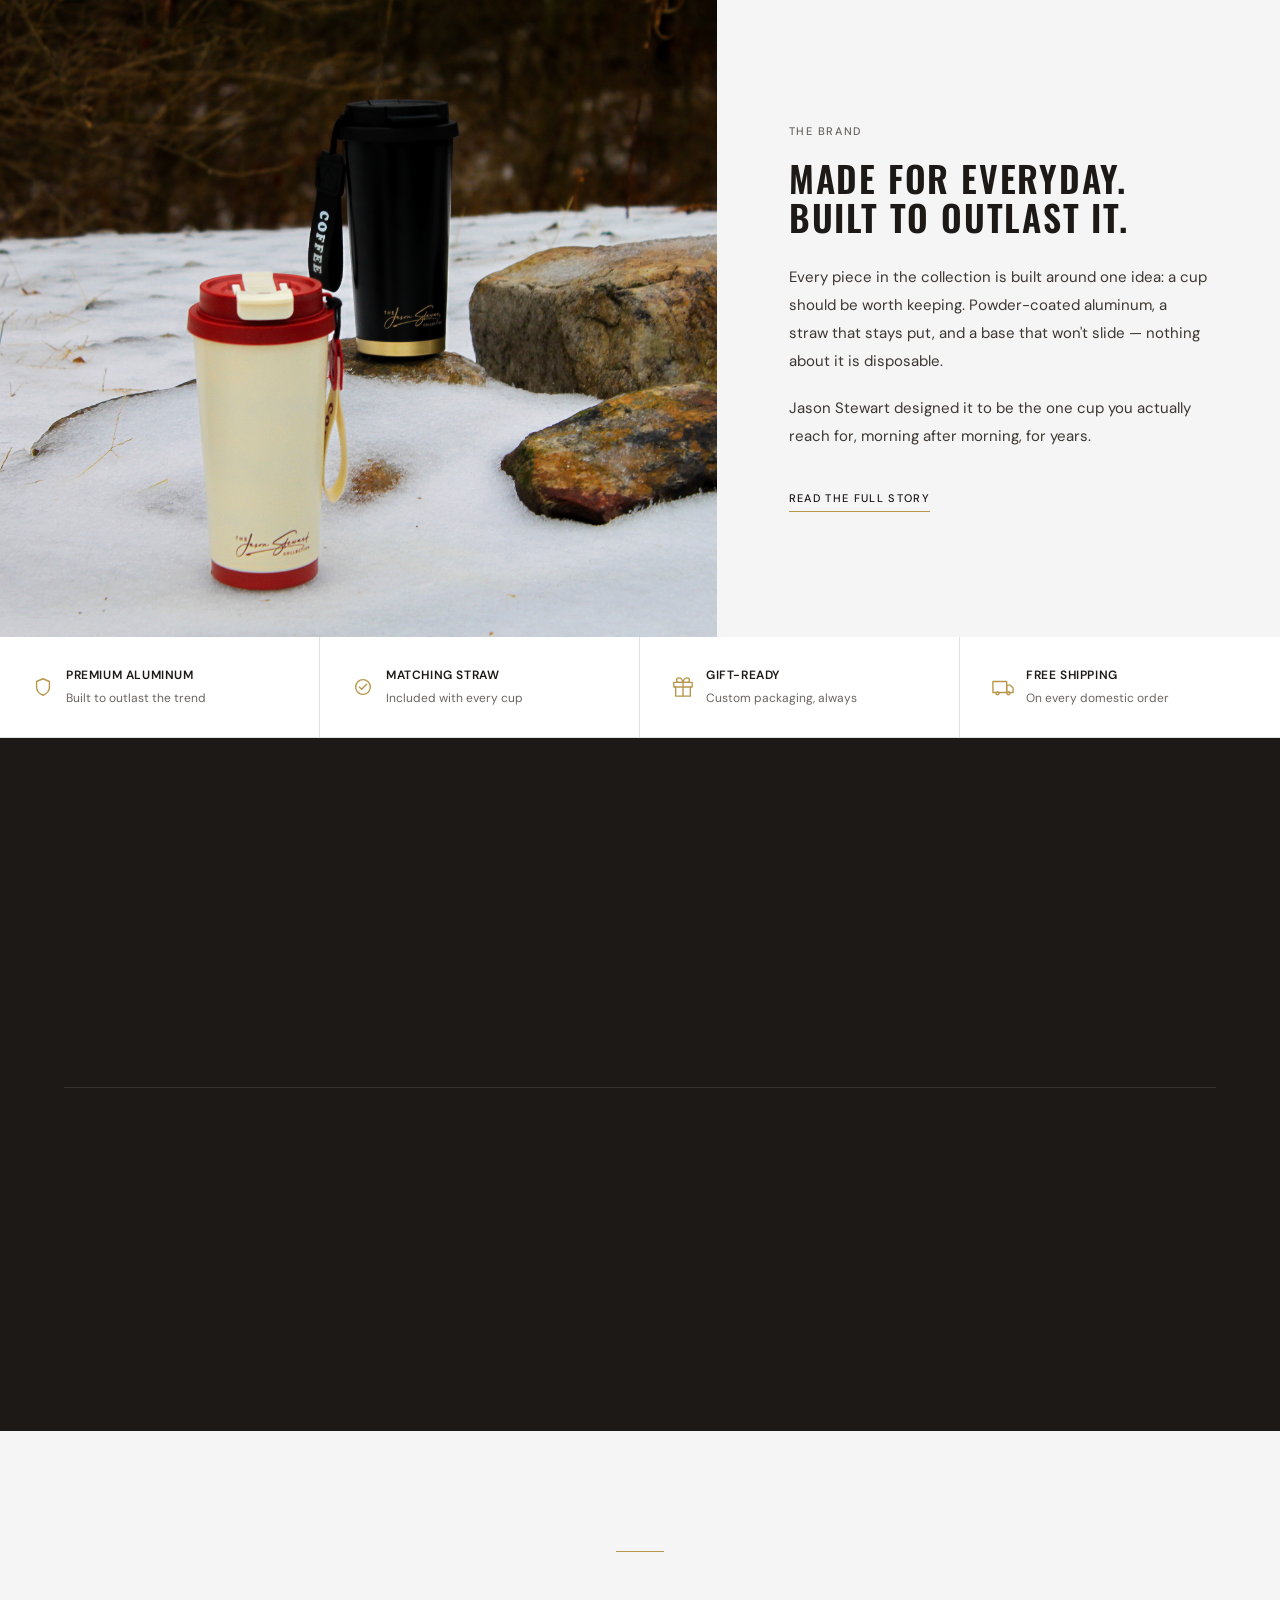
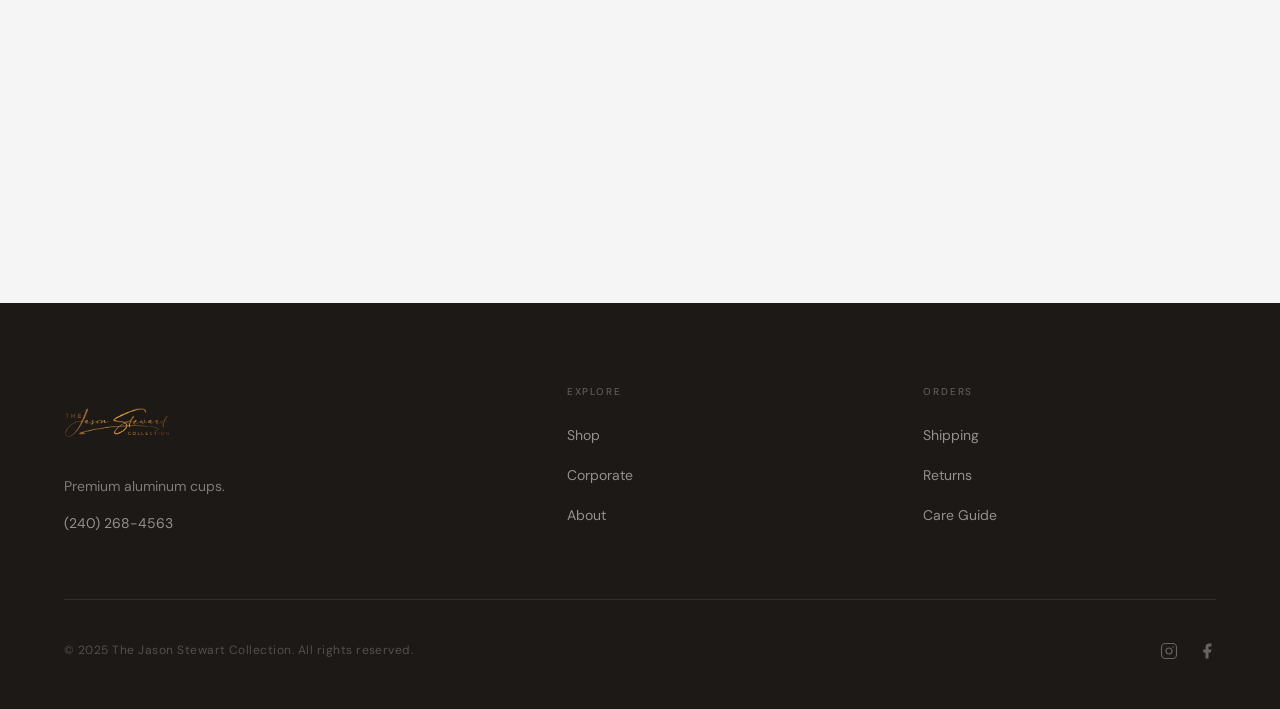
==== commit 76c50ef8: "Implement client conversion-funnel spec: homepage, bundles, branding, corporate funnel, analytics Ho" ====
--- a/index.html
+++ b/index.html
@@ -8,6 +8,7 @@
   <link rel="preconnect" href="https://fonts.googleapis.com" />
   <link rel="preconnect" href="https://fonts.gstatic.com" crossorigin />
   <link rel="stylesheet" href="styles.css" />
+  <script src="analytics.js"></script>
   <style>
     /* ── Hero ──────────────────────────────────────────────── */
     .hero {
@@ -95,11 +96,18 @@
       gap: 16px;
       flex-wrap: wrap;
     }
+    .hero-actions-secondary {
+      display: flex;
+      align-items: center;
+      gap: 28px;
+      flex-wrap: wrap;
+      margin-top: 20px;
+    }
 
     /* ── Trust strip ───────────────────────────────────────── */
     .trust-strip {
       display: grid;
-      grid-template-columns: repeat(3, 1fr);
+      grid-template-columns: repeat(4, 1fr);
       border-bottom: 1px solid var(--stone);
     }
     .trust-item {
@@ -278,9 +286,9 @@
       .hero-text { padding: 56px 24px 80px; }
       .hero-scroll-hint { display: none; }
       .section-header { flex-direction: column; align-items: flex-start; gap: 20px; }
-      .trust-strip { grid-template-columns: 1fr; }
-      .trust-item { padding: 20px; border-right: none; border-bottom: 1px solid var(--stone); }
-      .trust-item:last-child { border-bottom: none; }
+      .trust-strip { grid-template-columns: repeat(2, 1fr); }
+      .trust-item { padding: 20px; border-bottom: 1px solid var(--stone); }
+      .trust-item:nth-child(2n) { border-right: none; }
       .story-split { grid-template-columns: 1fr; min-height: auto; }
       .story-image { min-height: 360px; order: -1; }
       .story-text { padding: 56px 24px; }
@@ -362,13 +370,16 @@
     </div>
     <div class="hero-text">
       <p class="label-caps reveal" style="color:rgba(247,243,236,0.6);">The Jason Stewart Collection</p>
-      <h1 class="hero-headline reveal reveal-delay-1">Built To Be<br>Used. Designed<br>To Last.</h1>
+      <h1 class="hero-headline reveal reveal-delay-1">The Stewart<br>Cup</h1>
       <p class="hero-sub reveal reveal-delay-2">
-        An aluminum tumbler with a matching drinking straw, finished in five colors. Lightweight, dishwasher safe, and made to outlast the trend.
+        The cup you'll actually keep. Lightweight aluminum. Premium powder-coated finish. Matching straw. Five signature colors. Complimentary domestic shipping.
       </p>
       <div class="hero-actions reveal reveal-delay-3">
-        <a href="shop.html" class="btn btn-fill">Shop the Collection</a>
-        <a href="about.html" class="btn btn-outline-light">Our Story</a>
+        <a href="shop.html" class="btn btn-fill">Shop the Stewart Cup</a>
+      </div>
+      <div class="hero-actions-secondary reveal reveal-delay-4">
+        <a href="product.html#bundles" class="btn btn-text btn-text-light">Build a Set</a>
+        <a href="corporate.html" class="btn btn-text btn-text-light">Corporate Orders</a>
       </div>
     </div>
     <div class="hero-scroll-hint" aria-hidden="true">
@@ -391,22 +402,22 @@
 
     <div class="products-five">
 
-      <a href="product.html?color=white" class="product-card reveal" aria-label="Aluminum Tumbler — White">
+      <a href="product.html?color=white" class="product-card reveal" aria-label="Aluminum Tumbler — Pearl">
         <div class="card-image">
-          <img src="cupphotos/WhiteFront.png" alt="Aluminum Tumbler in White" width="480" height="640" loading="lazy" />
+          <img src="cupphotos/WhiteFront.png" alt="Aluminum Tumbler in Pearl (White)" width="480" height="640" loading="lazy" />
         </div>
         <div class="card-info">
-          <p class="card-label label-caps">White</p>
+          <p class="card-label label-caps">Pearl</p>
           <p class="card-price">$25</p>
         </div>
       </a>
 
-      <a href="product.html?color=black" class="product-card reveal reveal-delay-1" aria-label="Aluminum Tumbler — Black">
+      <a href="product.html?color=black" class="product-card reveal reveal-delay-1" aria-label="Aluminum Tumbler — Onyx">
         <div class="card-image">
-          <img src="cupphotos/BlackFront.png" alt="Aluminum Tumbler in Black" width="480" height="640" loading="lazy" />
+          <img src="cupphotos/BlackFront.png" alt="Aluminum Tumbler in Onyx (Black)" width="480" height="640" loading="lazy" />
         </div>
         <div class="card-info">
-          <p class="card-label label-caps">Black</p>
+          <p class="card-label label-caps">Onyx</p>
           <p class="card-price">$25</p>
         </div>
       </a>
@@ -421,22 +432,22 @@
         </div>
       </a>
 
-      <a href="product.html?color=gold" class="product-card reveal" aria-label="Aluminum Tumbler — Gold">
+      <a href="product.html?color=gold" class="product-card reveal" aria-label="Aluminum Tumbler — Champagne">
         <div class="card-image">
-          <img src="cupphotos/GoldFront.png" alt="Aluminum Tumbler in Gold" width="480" height="640" loading="lazy" />
+          <img src="cupphotos/GoldFront.png" alt="Aluminum Tumbler in Champagne (Gold)" width="480" height="640" loading="lazy" />
         </div>
         <div class="card-info">
-          <p class="card-label label-caps">Gold</p>
+          <p class="card-label label-caps">Champagne</p>
           <p class="card-price">$25</p>
         </div>
       </a>
 
-      <a href="product.html?color=pink" class="product-card reveal reveal-delay-1" aria-label="Aluminum Tumbler — Pink">
+      <a href="product.html?color=pink" class="product-card reveal reveal-delay-1" aria-label="Aluminum Tumbler — Blush">
         <div class="card-image">
-          <img src="cupphotos/PinkFront.png" alt="Aluminum Tumbler in Pink" width="480" height="640" loading="lazy" />
+          <img src="cupphotos/PinkFront.png" alt="Aluminum Tumbler in Blush (Pink)" width="480" height="640" loading="lazy" />
         </div>
         <div class="card-info">
-          <p class="card-label label-caps">Pink</p>
+          <p class="card-label label-caps">Blush</p>
           <p class="card-price">$25</p>
         </div>
       </a>
@@ -473,11 +484,11 @@
   <section class="trust-strip" aria-label="Why shop with us">
     <div class="trust-item">
       <svg class="trust-icon" width="22" height="22" viewBox="0 0 24 24" fill="none" stroke="currentColor" stroke-width="1.5" stroke-linecap="round" stroke-linejoin="round" aria-hidden="true">
-        <circle cx="12" cy="12" r="9"/><path d="M12 3a9 9 0 0 1 0 18"/>
+        <path d="M12 3l7 3v6c0 4.5-3 7.5-7 9-4-1.5-7-4.5-7-9V6l7-3Z"/>
       </svg>
       <div class="trust-copy">
-        <p class="trust-label">Five Colors</p>
-        <p class="trust-sub">One standard</p>
+        <p class="trust-label">Premium Aluminum</p>
+        <p class="trust-sub">Built to outlast the trend</p>
       </div>
     </div>
     <div class="trust-item">
@@ -485,17 +496,26 @@
         <path d="M4 12a8 8 0 1 0 16 0 8 8 0 0 0-16 0Z"/><path d="M8 12l2.5 2.5L16 9"/>
       </svg>
       <div class="trust-copy">
-        <p class="trust-label">Dishwasher Safe</p>
-        <p class="trust-sub">No special care</p>
+        <p class="trust-label">Matching Straw</p>
+        <p class="trust-sub">Included with every cup</p>
       </div>
     </div>
     <div class="trust-item">
       <svg class="trust-icon" width="22" height="22" viewBox="0 0 24 24" fill="none" stroke="currentColor" stroke-width="1.5" stroke-linecap="round" stroke-linejoin="round" aria-hidden="true">
-        <path d="M12 3l7 3v6c0 4.5-3 7.5-7 9-4-1.5-7-4.5-7-9V6l7-3Z"/>
+        <polyline points="20 12 20 22 4 22 4 12"/><rect x="2" y="7" width="20" height="5"/><line x1="12" y1="22" x2="12" y2="7"/><path d="M12 7H7.5a2.5 2.5 0 0 1 0-5C11 2 12 7 12 7z"/><path d="M12 7h4.5a2.5 2.5 0 0 0 0-5C13 2 12 7 12 7z"/>
       </svg>
       <div class="trust-copy">
-        <p class="trust-label">Damage Guarantee</p>
-        <p class="trust-sub">Arrives broken? We replace it</p>
+        <p class="trust-label">Gift-Ready</p>
+        <p class="trust-sub">Custom packaging, always</p>
+      </div>
+    </div>
+    <div class="trust-item">
+      <svg class="trust-icon" width="22" height="22" viewBox="0 0 24 24" fill="none" stroke="currentColor" stroke-width="1.5" stroke-linecap="round" stroke-linejoin="round" aria-hidden="true">
+        <rect x="1" y="6" width="15" height="12"/><path d="M16 10h4l3 3v5h-7z"/><circle cx="6" cy="19" r="1.6"/><circle cx="18" cy="19" r="1.6"/>
+      </svg>
+      <div class="trust-copy">
+        <p class="trust-label">Free Shipping</p>
+        <p class="trust-sub">On every domestic order</p>
       </div>
     </div>
   </section>
